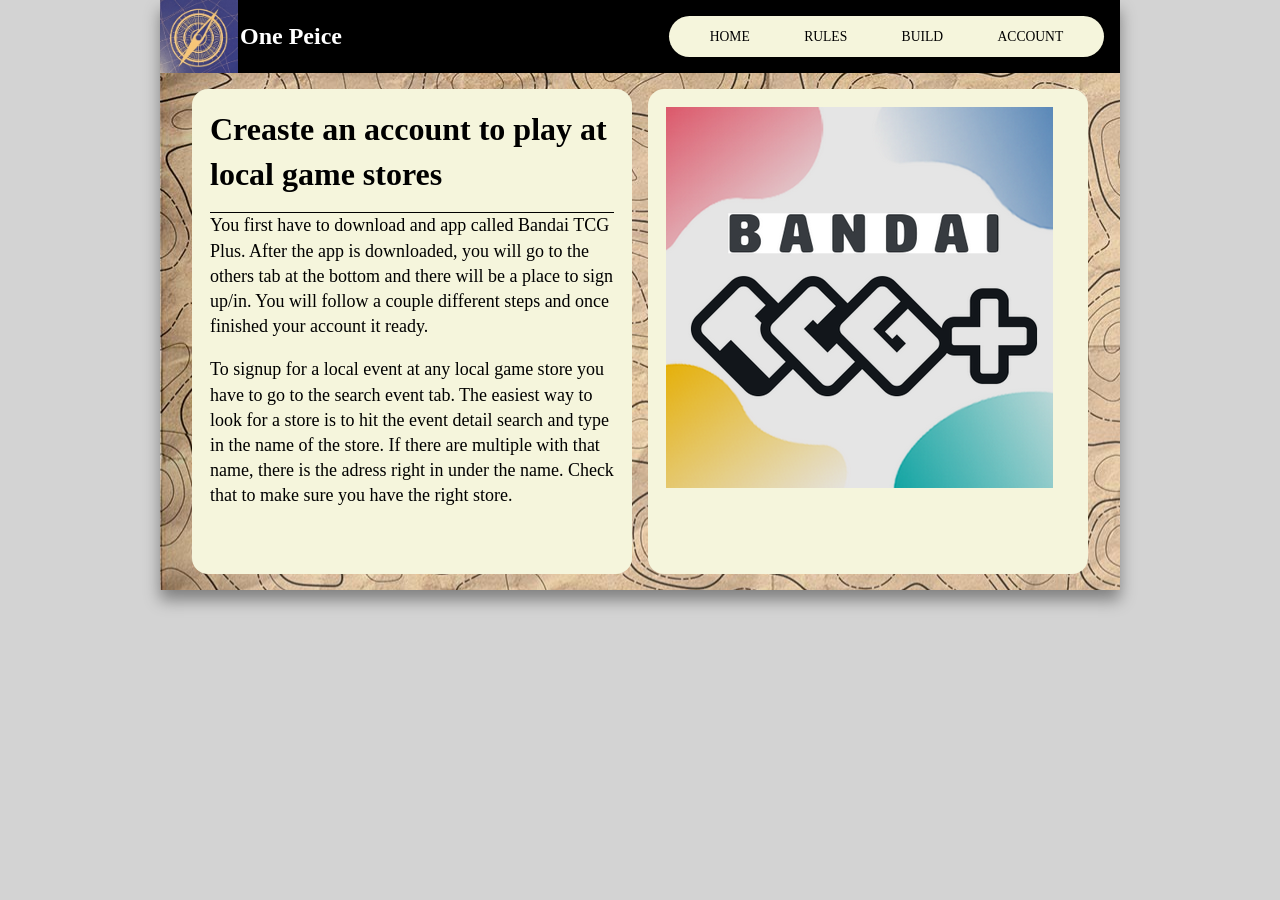
==== account.html @ 6001d7f3 "Added more to the rough out each page" ====
<!DOCTYPE html>
<html lang="en">
<head>
  <meta charset="UTF-8">
  <meta name="viewport" content="width=device-width, initial-scale=1.0">
  <title>Creating an Account</title>
  <link rel="stylesheet" href="reset.css">
  <link rel="stylesheet" href="Style.css">
</head>
<body>
  <div class="wrapper">
    <header>
      <h1>One Peice</h1>
      <nav>
        <ul>
          <li><a href="Index.html">Home</a></li>
          <li><a href="rules.html">Rules</a></li>
          <li><a href="build.html">Build</a></li>
          <li><a href="account.html">Account</a></li>
        </ul>
      </nav>
    </header>
       <main class="home-grid">
      <section class="make-account">
        <h2>Creaste an account to play at local game stores</h2>
        <p>You first have to download and app called Bandai TCG Plus. After the app is downloaded, you will go to the others tab at the bottom and there will be a place to sign up/in. You will follow a couple different steps and once finished your account it ready.</p>
        <p>To signup for a local event at any local game store you have to go to the search event tab. The easiest way to look for a store is to hit the event detail search and type in the name of the store. If there are multiple with that name, there is the adress right in under the name. Check that to make sure you have the right store.</p>
      </section>

      <section class="account-app">
        <img src="images/Account app.png" alt="what the app in the store looks like">
      </section>

  </div>
</body>
</html>
---- Style.css ----
header {
  padding: 1em;
  display: flex;
  justify-content: space-between;
  align-items: center;
}
nav {
  background-color: beige;
  padding: 1em;
  border-radius: 2em;
  font-size: 85%;
}
nav ul {
  list-style-type: none;
  display: flex;
  align-items: center;
}
nav a {
  padding: .5em 2em;
  text-transform: uppercase;
  text-decoration: none;
  color: black;
}
nav a:hover {
  background-color: orange;
  border-radius: 2em;
  color: black;
}

img {
  max-width: 100%;
}

main {
  max-width: 70rem;
  margin: 0 auto;
  font-size: 125%;
  line-height: 1.4;
  padding: 1rem;
}

body {
  background-color: lightgrey;
  font-family: 'Times New Roman', Times, serif;
}

.wrapper {
  width: 960px;
  margin-left: auto;
  margin-right: auto;
  background-image: url(images/Background\ Top.jpg);
  border: 1rem;
  box-shadow: 0px 10px 15px grey;
}

header {
  background-color: black;
  padding: 1rem;
  background-image: url(images/Background\ by\ One\ Peice.jpg);
  background-repeat: no-repeat;
  background-size: contain;
  background-position: center left;
}

header h1{
  color: white;
  font-size: 150%;
  margin-left: 4rem;
}

main {
  padding: 1rem 2rem;
  font-size: 125%;
  line-height: 1.4;
}

main h2 {
  font-size: 2rem;
  border-bottom: 1px solid black;
  padding-bottom: 1rem;
}


.home-grid {
  display: grid;
  grid-template-columns: 3fr 1fr;
  grid-gap: 2em;
}

.product {
  font-size: 90%;
  background-color: beige;
  padding: 1em;
  border-radius: 1rem;
  background-repeat: no-repeat;
  background-size: 70%;
  background-position: 50% 90%;
  padding-bottom: 2rem;
}

.news {
  font-size: 90%;
  background-color: beige;
  padding: 1em;
  border-radius: 1rem;
  background-repeat: no-repeat;
  background-size: 70%;
  background-position: 50% 90%;
  padding-bottom: 2rem;
}

.victory-condition {
  font-size: 90%;
  background-color: beige;
  padding: 1em;
  border-radius: 1rem;
  background-repeat: no-repeat;
  background-size: 70%;
  background-position: 50% 90%;
  padding-bottom: 3rem;
}

.what-is-in-a-deck {
  font-size: 90%;
  background-color: beige;
  padding: 1em;
  border-radius: 1rem;
  background-repeat: no-repeat;
  background-size: 70%;
  background-position: 50% 90%;
  padding-bottom: 3rem;
}

.game-flow {
  font-size: 90%;
  background-color: beige;
  padding: 1em;
  border-radius: 1rem;
  background-repeat: no-repeat;
  background-size: 70%;
  background-position: 50% 90%;
  padding-bottom: 3rem;
}

.home-grid {
    display: grid;
    grid-template-columns: 1fr 1fr;
    grid-gap: 1rem;
}

.game-flow {
  grid-row: span 2;
}

.leader {
  font-size: 90%;
  background-color: beige;
  padding: 1em;
  border-radius: 1rem;
  background-repeat: no-repeat;
  background-size: 70%;
  background-position: 50% 90%;
  padding-bottom: 3rem;
}

.character {
  font-size: 90%;
  background-color: beige;
  padding: 1em;
  border-radius: 1rem;
  background-repeat: no-repeat;
  background-size: 70%;
  background-position: 50% 90%;
  padding-bottom: 3rem;
}

.event {
  font-size: 90%;
  background-color: beige;
  padding: 1em;
  border-radius: 1rem;
  background-repeat: no-repeat;
  background-size: 70%;
  background-position: 50% 90%;
  padding-bottom: 3rem;
}

.stage{
  font-size: 90%;
  background-color: beige;
  padding: 1em;
  border-radius: 1rem;
  background-repeat: no-repeat;
  background-size: 70%;
  background-position: 50% 90%;
  padding-bottom: 3rem;
}

.make-account{
  font-size: 90%;
  background-color: beige;
  padding: 1em;
  border-radius: 1rem;
  background-repeat: no-repeat;
  background-size: 70%;
  background-position: 50% 90%;
  padding-bottom: 3rem;
}

.account-app{
  font-size: 90%;
  background-color: beige;
  padding: 1em;
  border-radius: 1rem;
  background-repeat: no-repeat;
  background-size: 70%;
  background-position: 50% 90%;
  padding-bottom: 3rem;
}
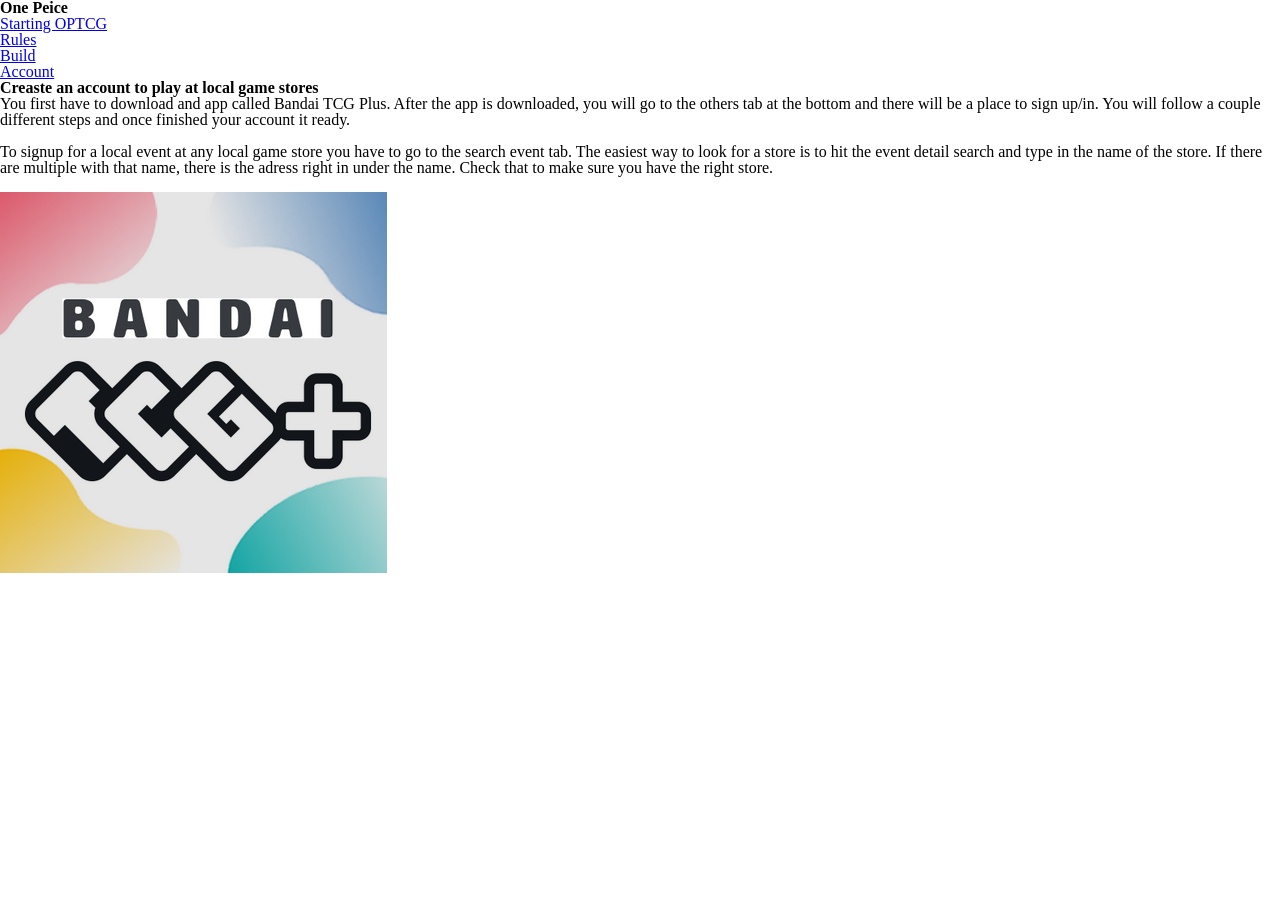
==== commit 676f4925: "Fixed some problems and added a bit more." ====
--- a/account.html
+++ b/account.html
@@ -5,7 +5,7 @@
   <meta name="viewport" content="width=device-width, initial-scale=1.0">
   <title>Creating an Account</title>
   <link rel="stylesheet" href="reset.css">
-  <link rel="stylesheet" href="Style.css">
+  <link rel="stylesheet" href="style.css">
 </head>
 <body>
   <div class="wrapper">
@@ -13,7 +13,7 @@
       <h1>One Peice</h1>
       <nav>
         <ul>
-          <li><a href="Index.html">Home</a></li>
+          <li><a href="index.html">Starting OPTCG</a></li>
           <li><a href="rules.html">Rules</a></li>
           <li><a href="build.html">Build</a></li>
           <li><a href="account.html">Account</a></li>
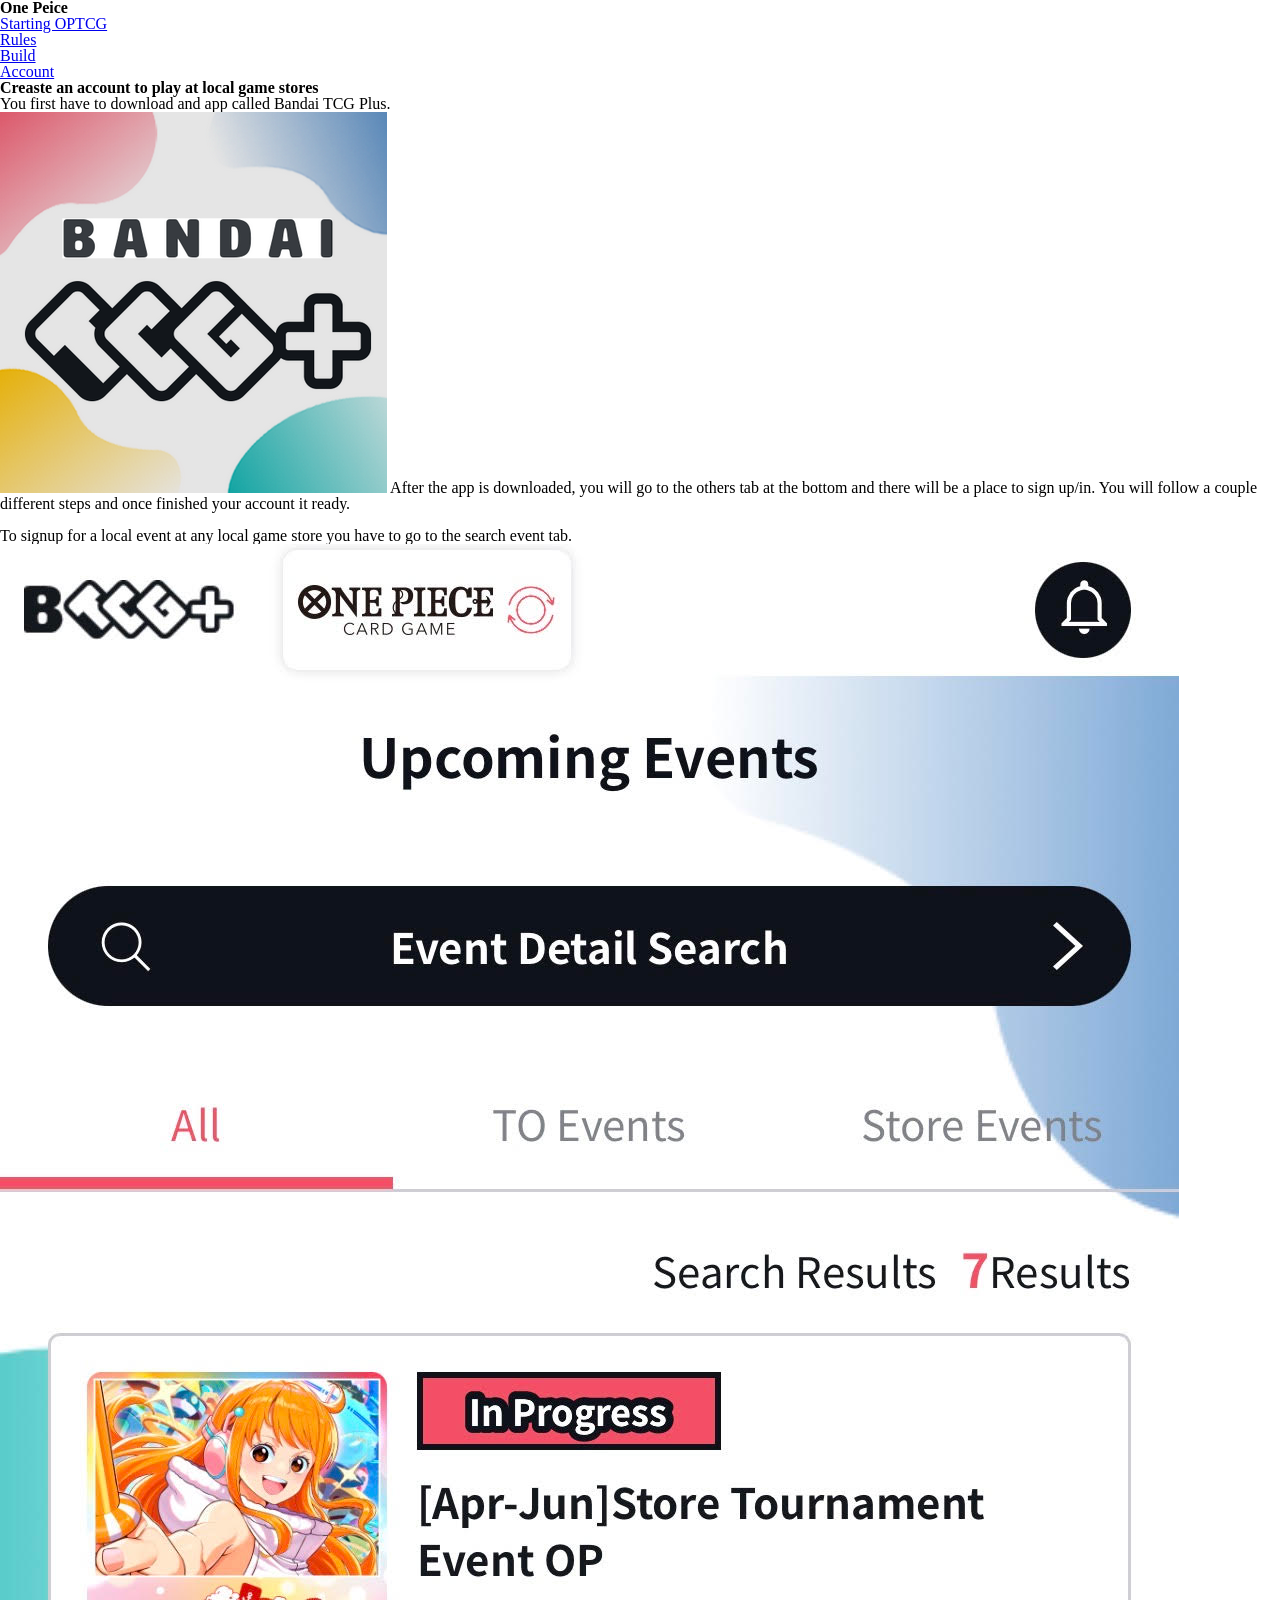
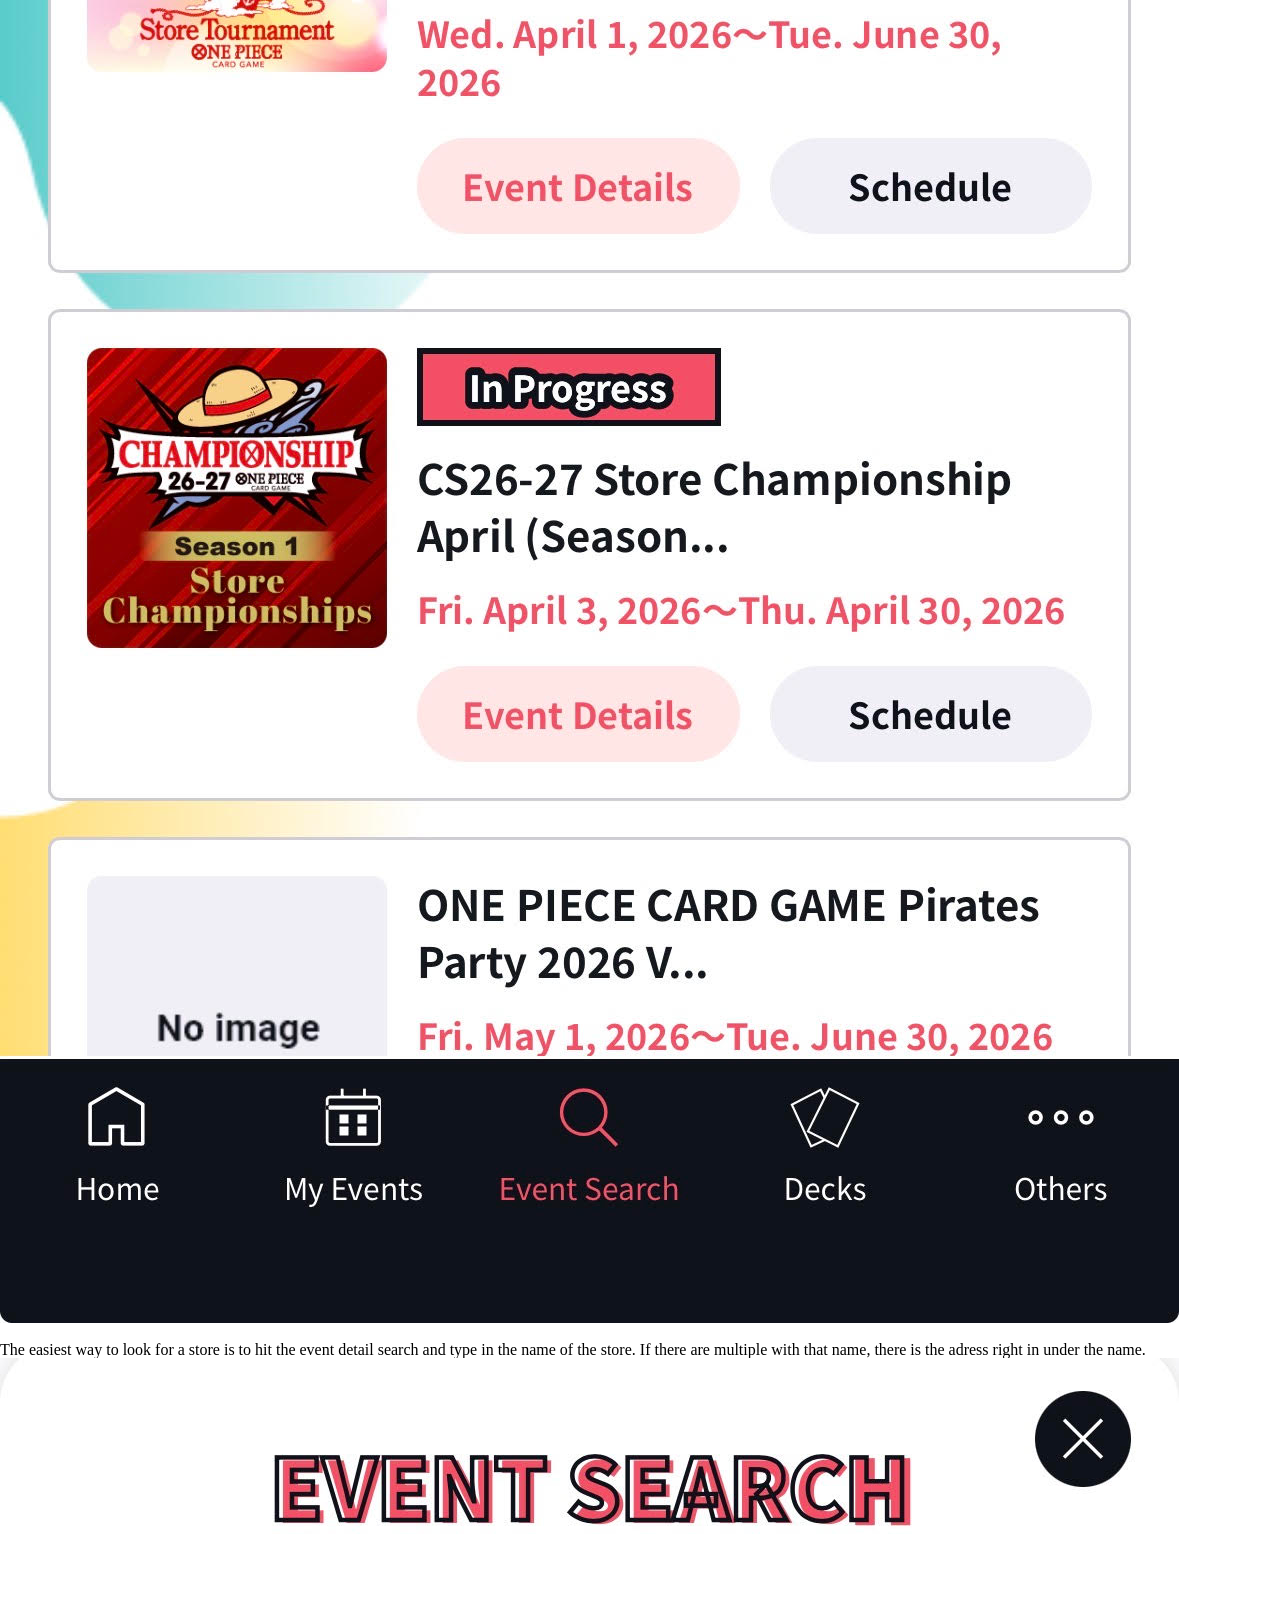
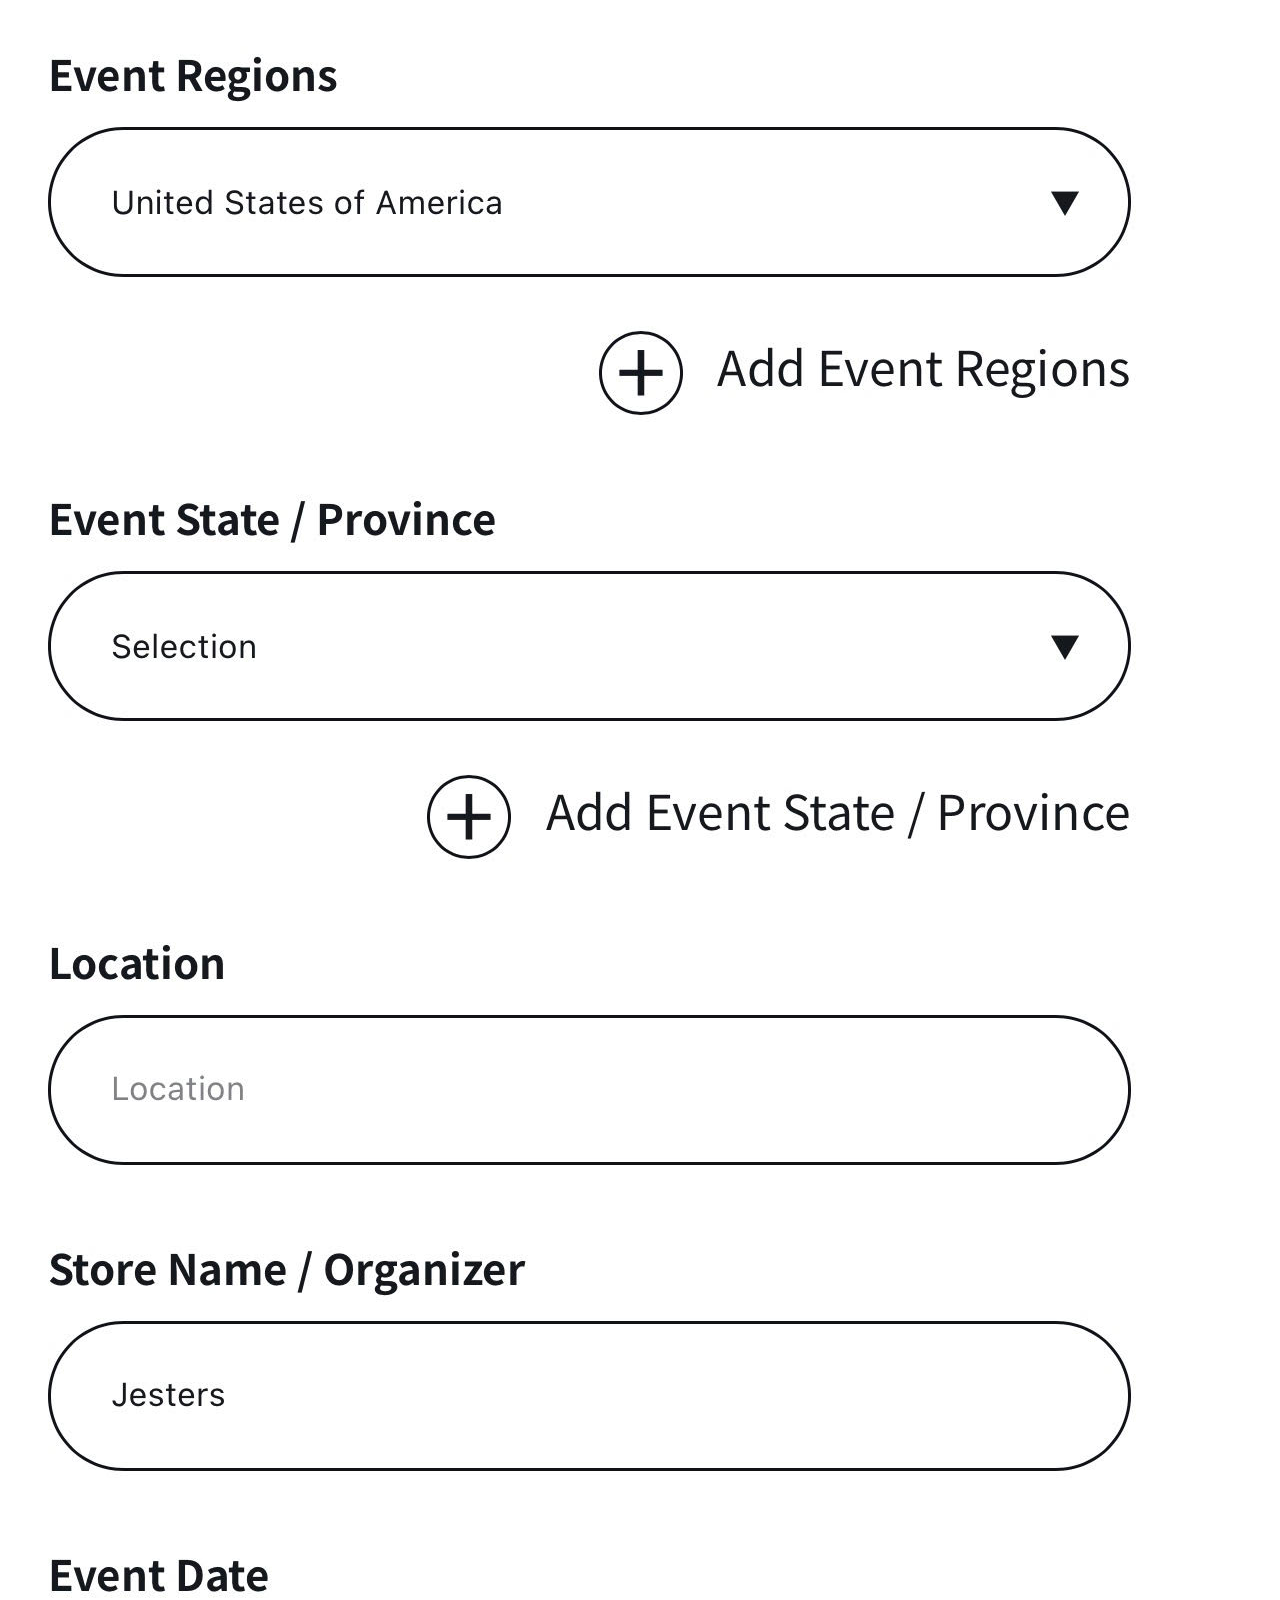
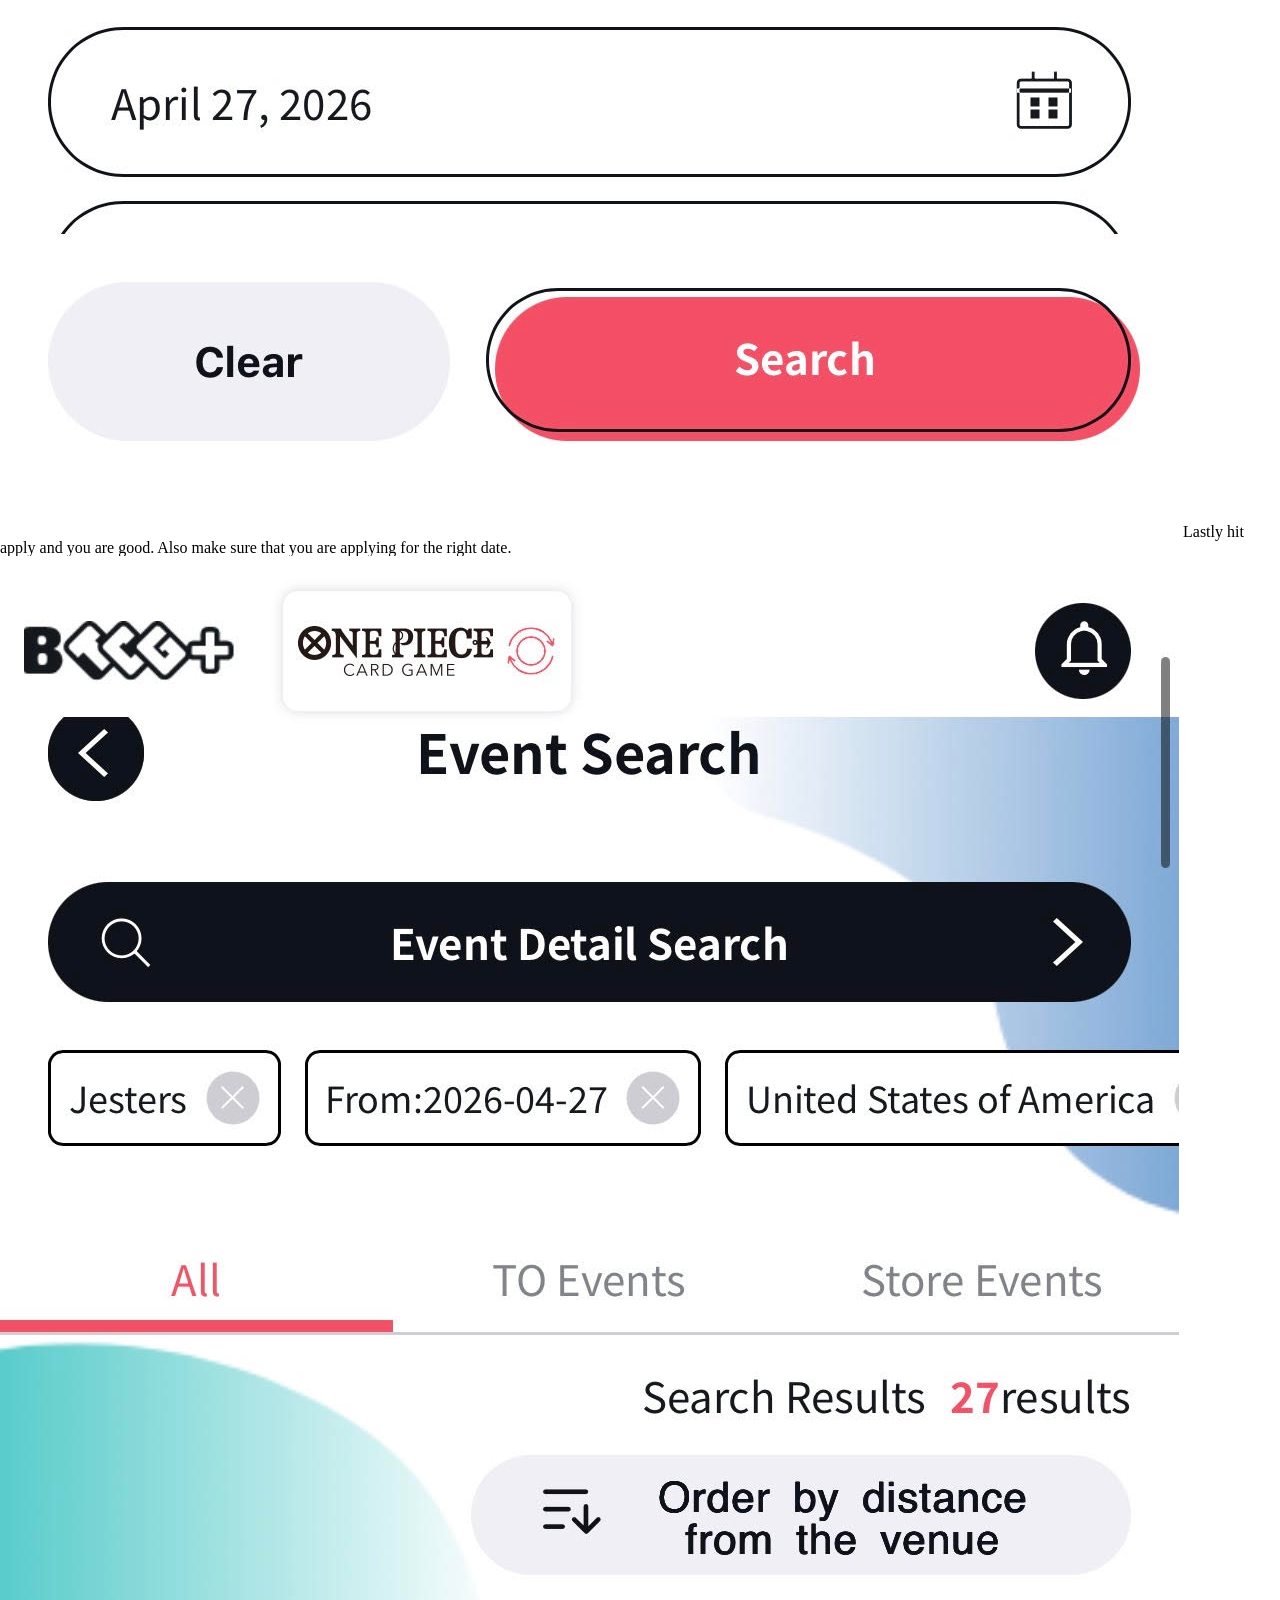
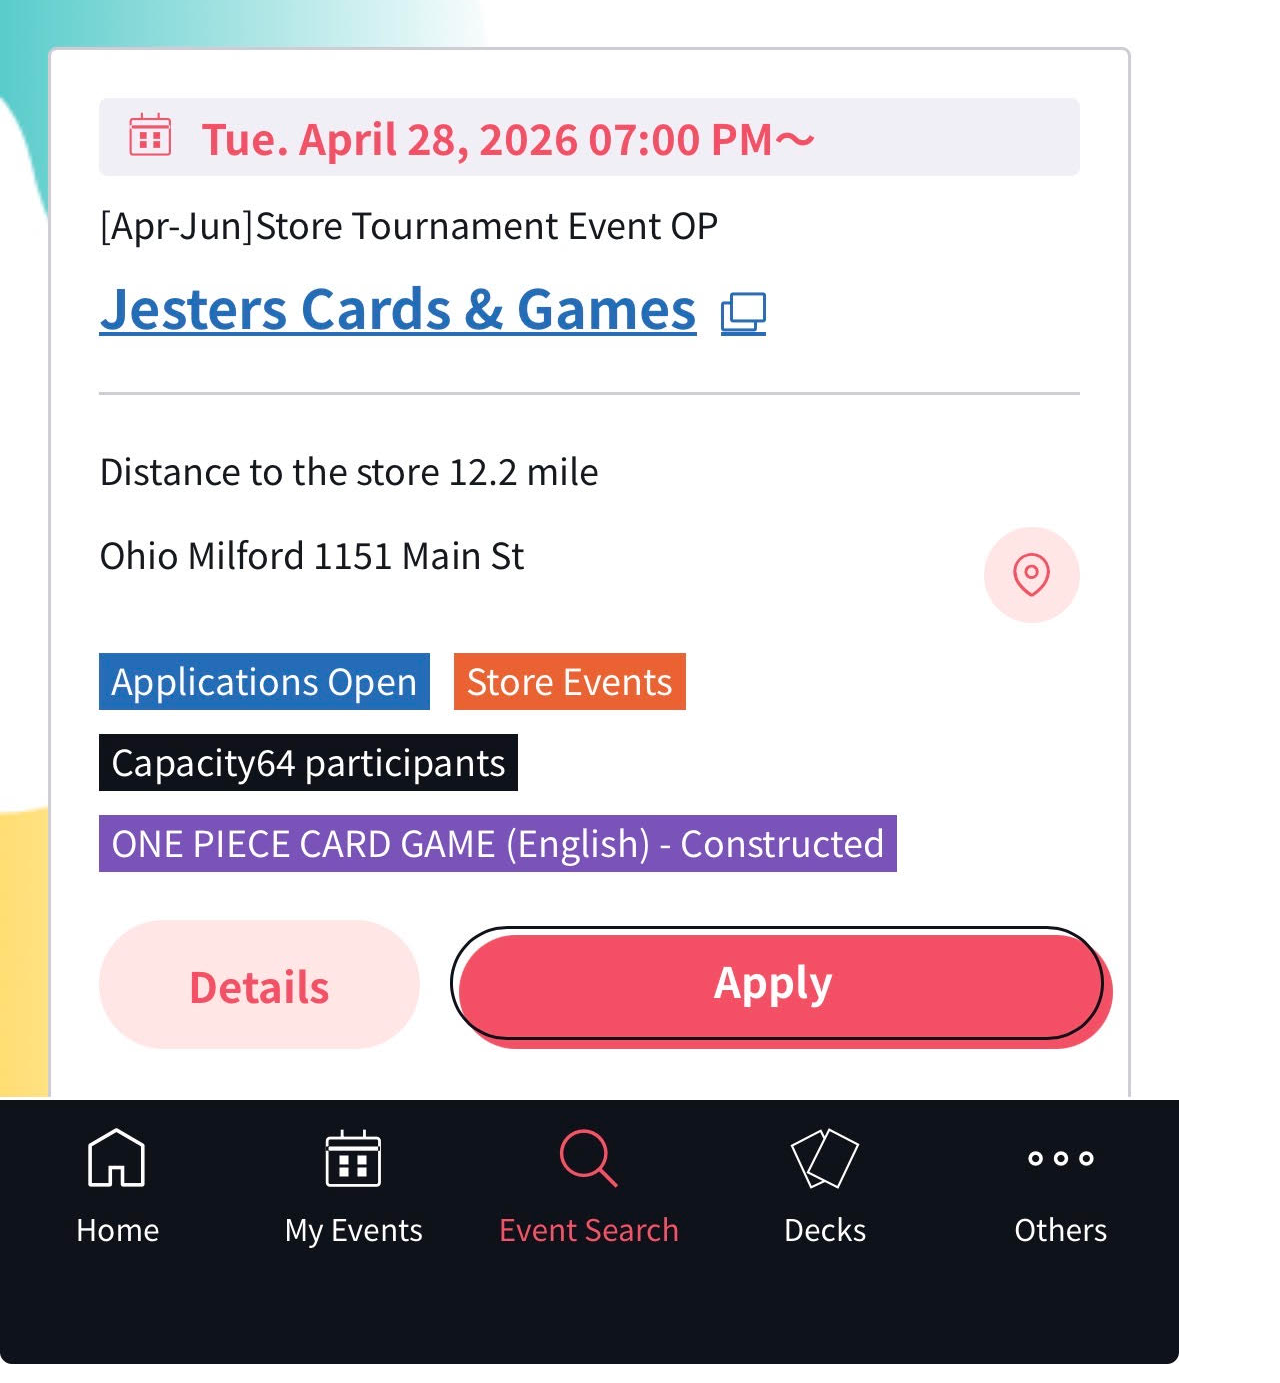
==== commit e201b1cb: "Added more content" ====
--- a/account.html
+++ b/account.html
@@ -23,12 +23,20 @@
        <main class="home-grid">
       <section class="make-account">
         <h2>Creaste an account to play at local game stores</h2>
-        <p>You first have to download and app called Bandai TCG Plus. After the app is downloaded, you will go to the others tab at the bottom and there will be a place to sign up/in. You will follow a couple different steps and once finished your account it ready.</p>
-        <p>To signup for a local event at any local game store you have to go to the search event tab. The easiest way to look for a store is to hit the event detail search and type in the name of the store. If there are multiple with that name, there is the adress right in under the name. Check that to make sure you have the right store.</p>
+        <p>You first have to download and app called Bandai TCG Plus.<br>
+        <img src="images/Account app.png" alt="what the app in the store looks like">
+        After the app is downloaded, you will go to the others tab at the bottom and there will be a place to sign up/in. You will follow a couple different steps and once finished your account it ready.</p>
+        <p>To signup for a local event at any local game store you have to go to the search event tab.<br>
+        <img src="images/1app.jpg" alt="Event search page"></p>
+        
       </section>
 
       <section class="account-app">
-        <img src="images/Account app.png" alt="what the app in the store looks like">
+        
+        <p>The easiest way to look for a store is to hit the event detail search and type in the name of the store. If there are multiple with that name, there is the adress right in under the name.<br> 
+        <img src="images/2app.jpg" alt="Best way to look for local game stores">
+        Lastly hit apply and you are good. Also make sure that you are applying for the right date.
+        <img src="images/3app.jpg" alt="apply"></p>
       </section>
 
   </div>
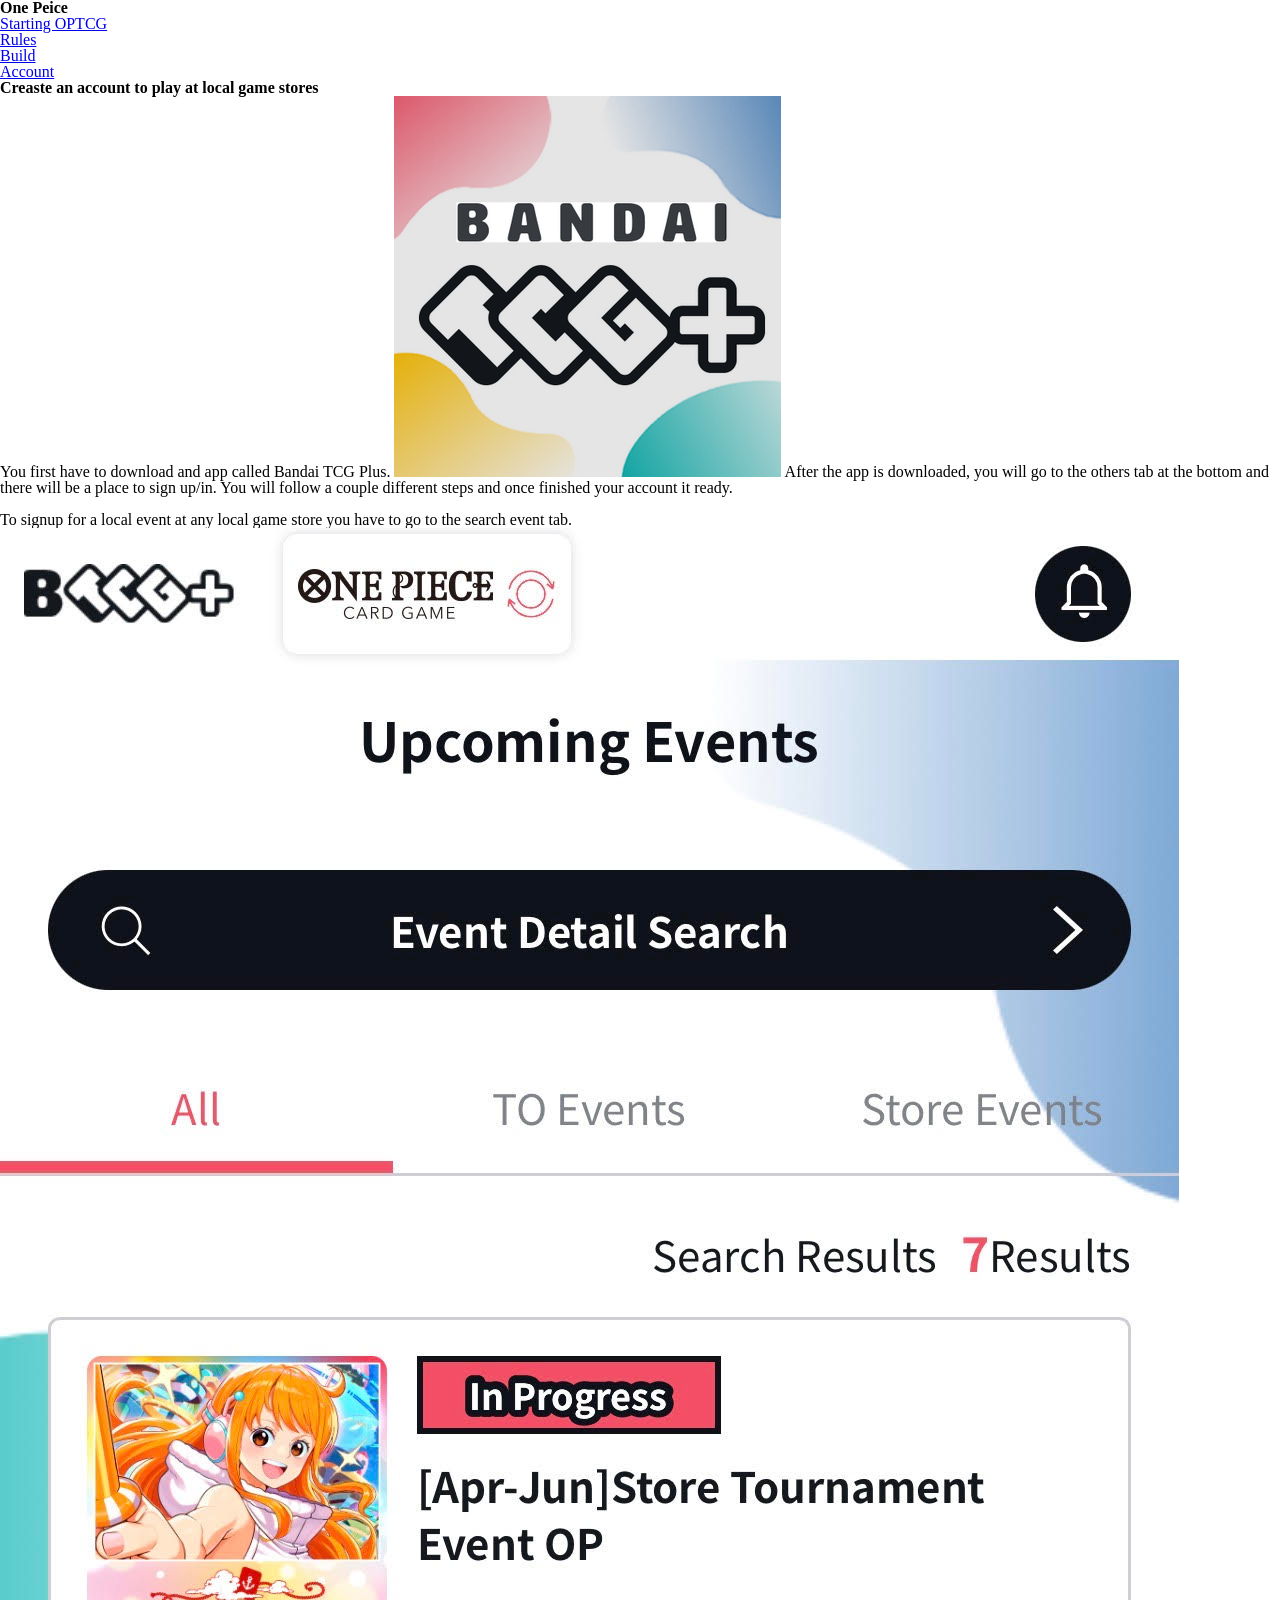
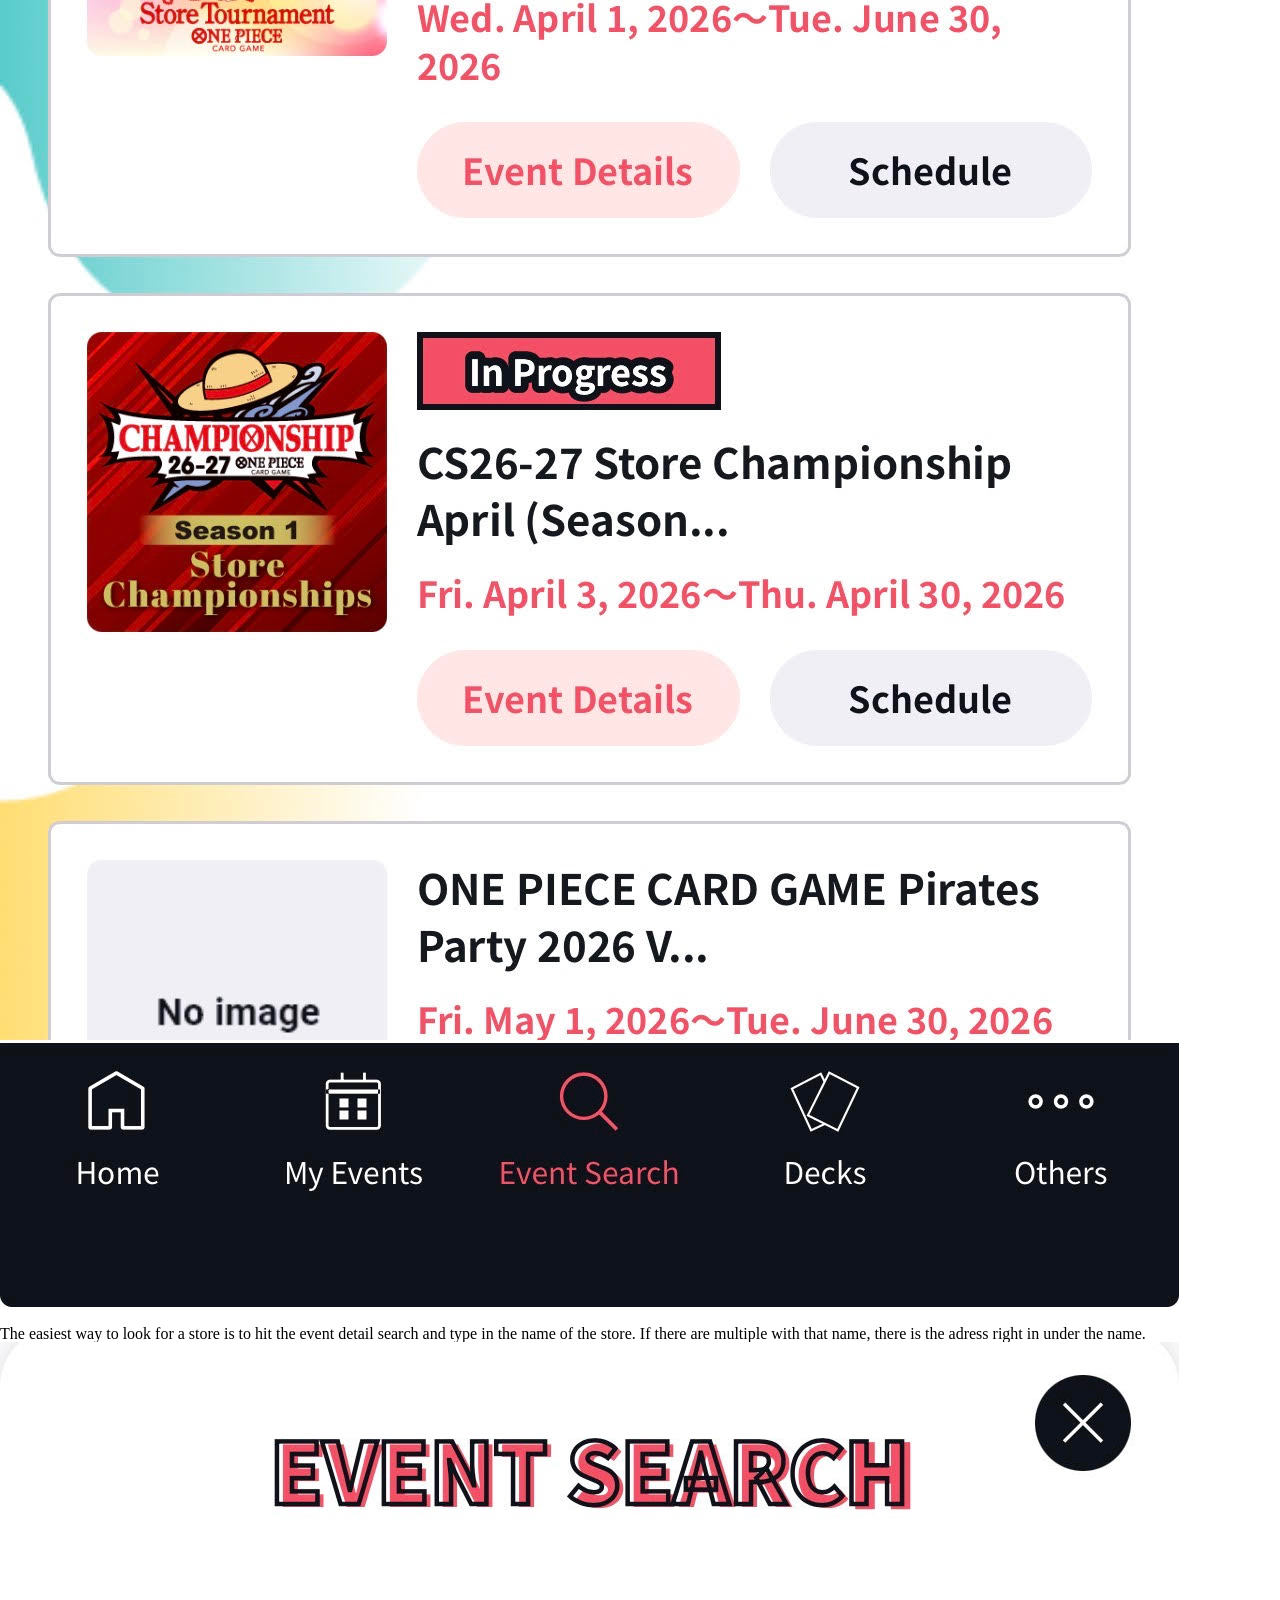
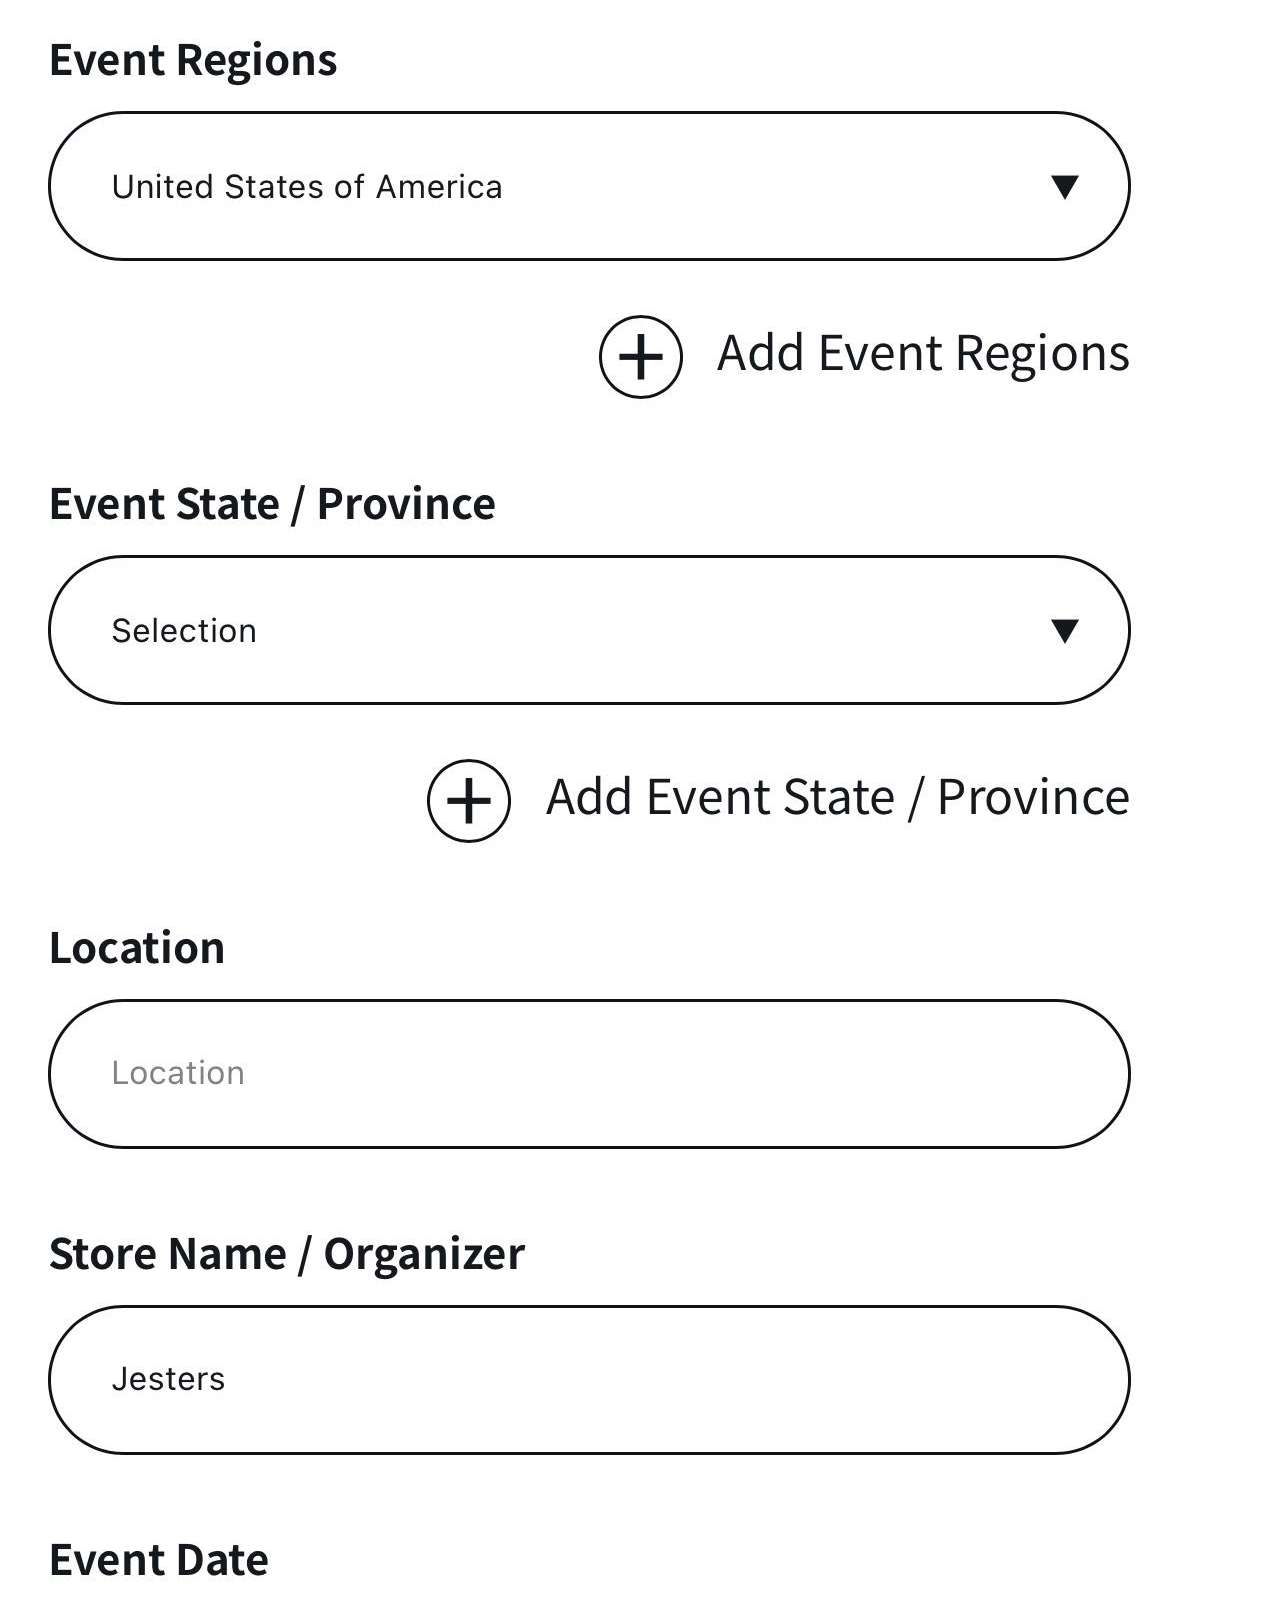
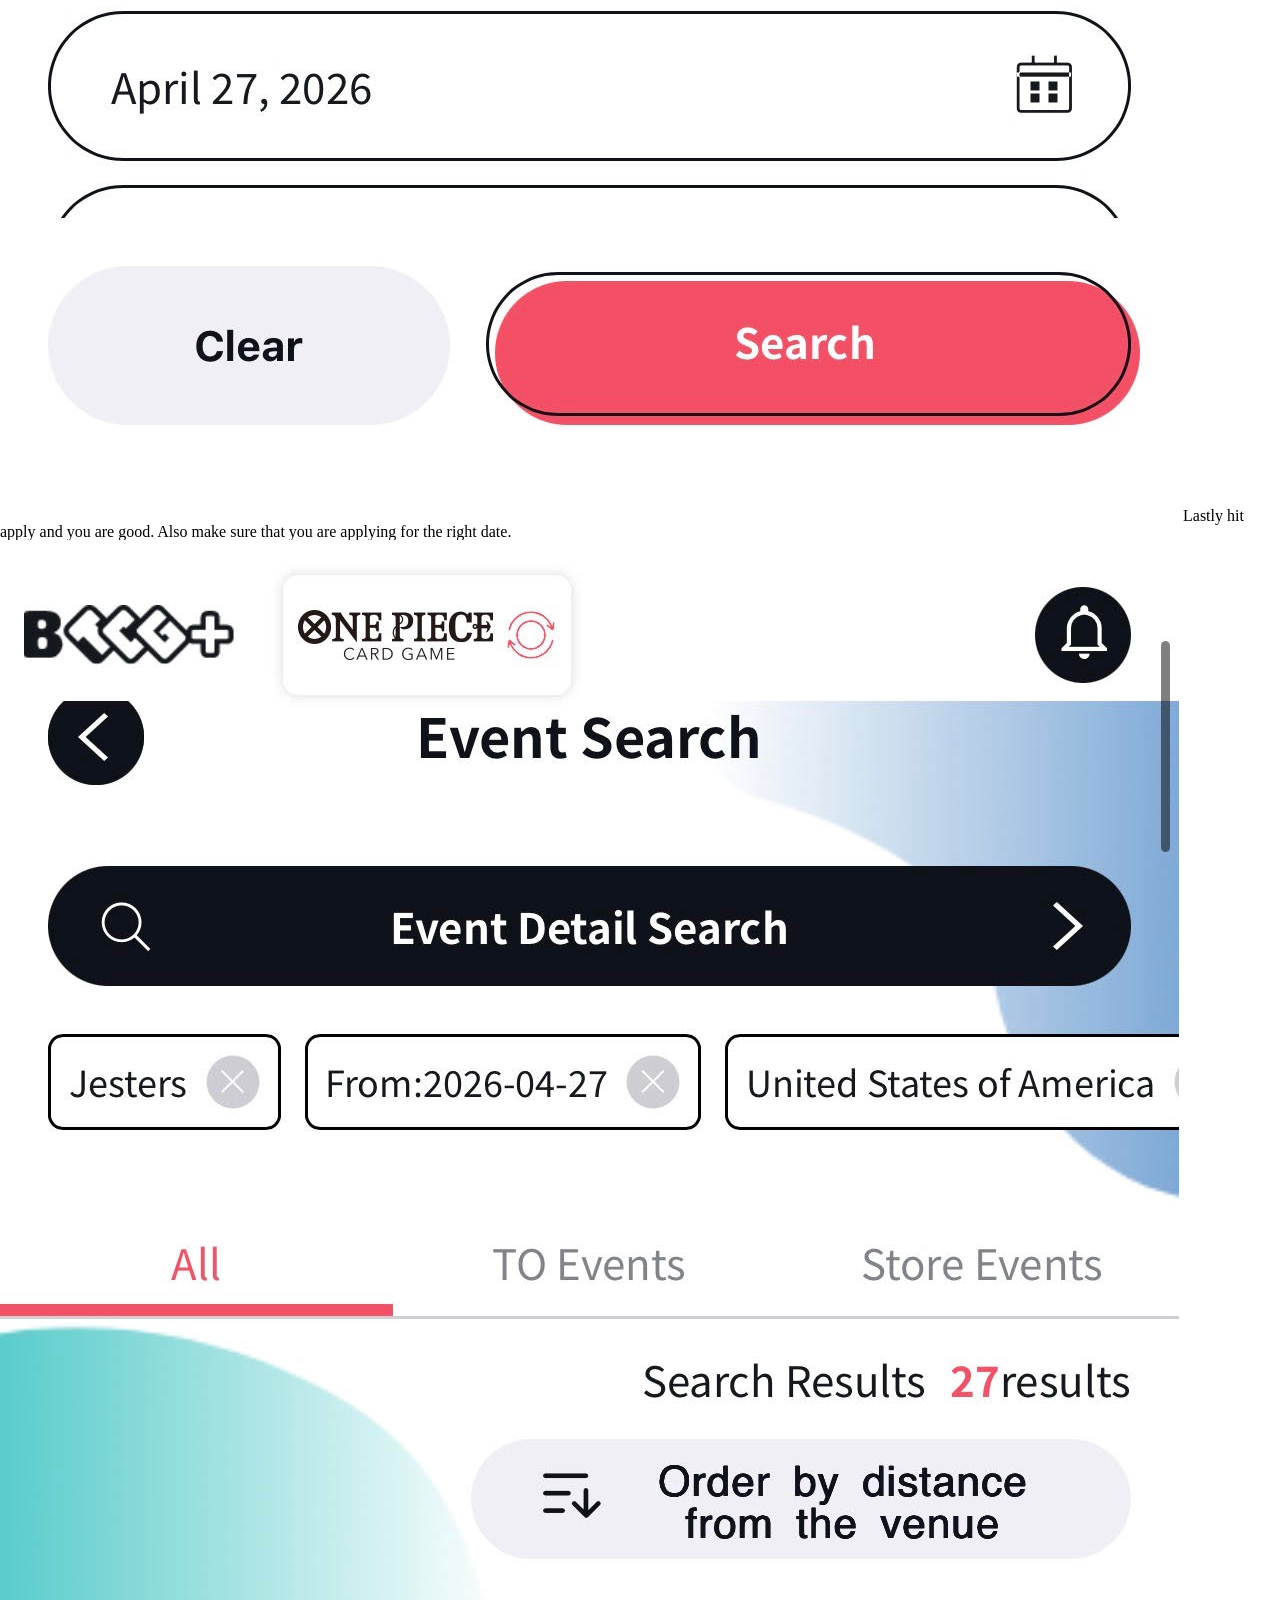
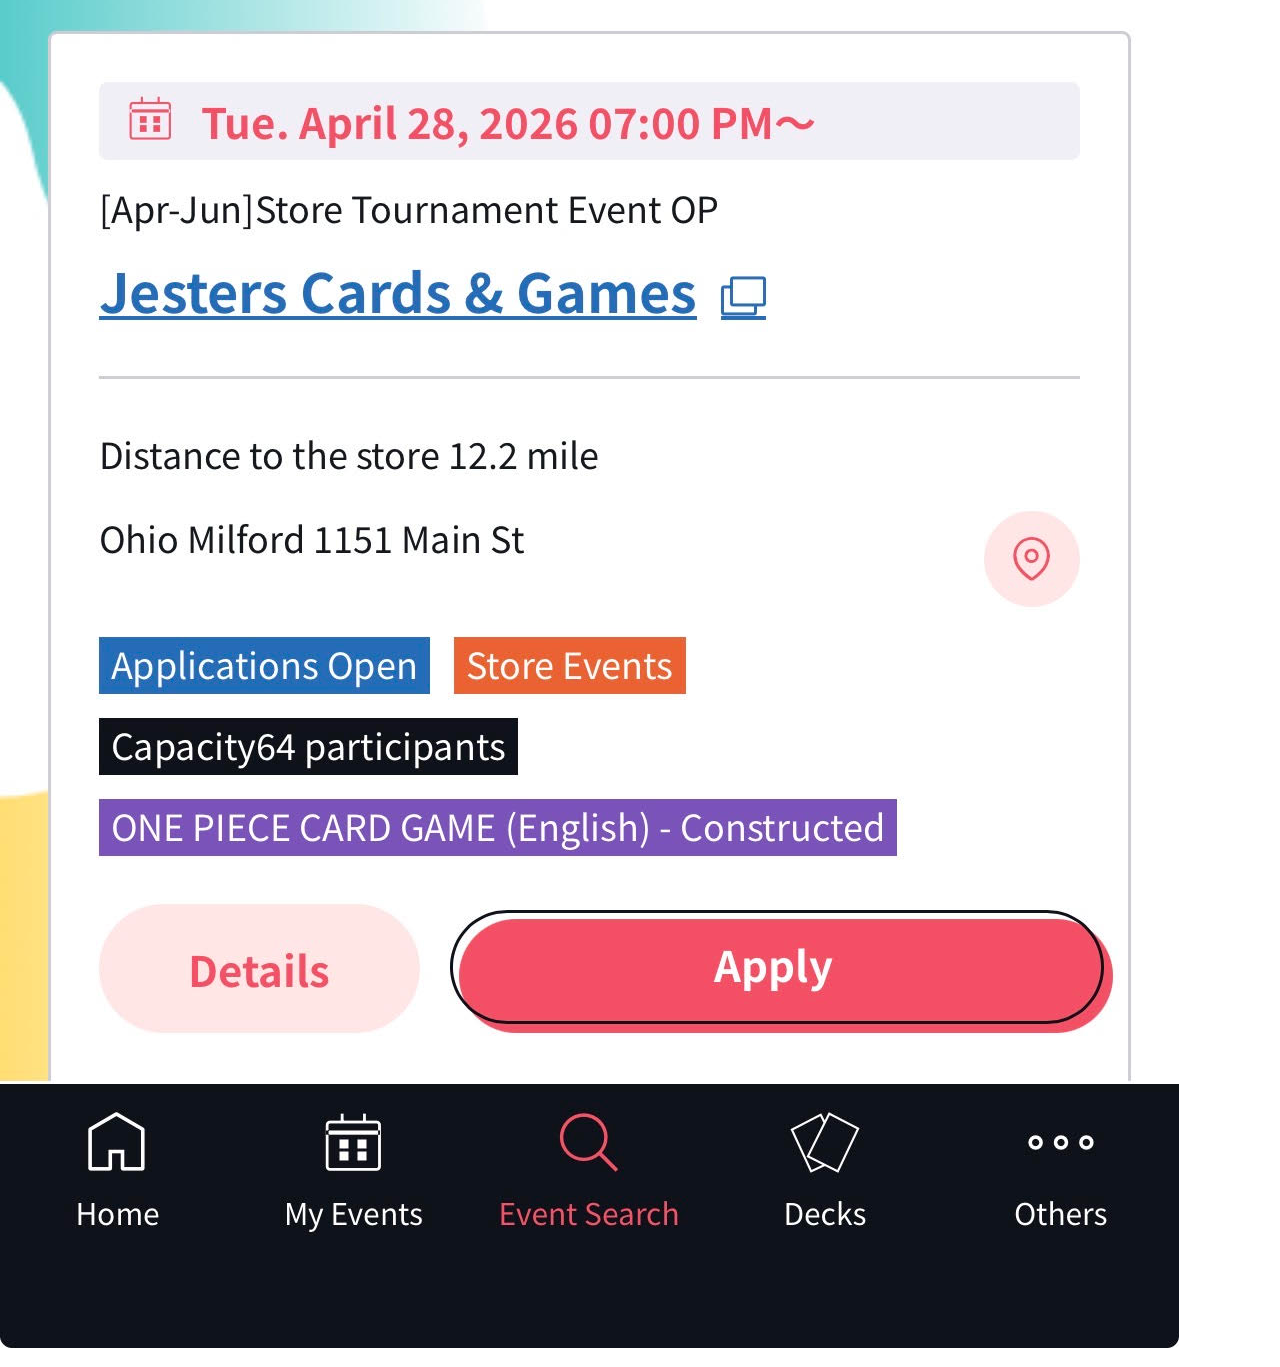
==== commit 9aa1351c: "fixed unnecessary code" ====
--- a/account.html
+++ b/account.html
@@ -23,7 +23,7 @@
        <main class="home-grid">
       <section class="make-account">
         <h2>Creaste an account to play at local game stores</h2>
-        <p>You first have to download and app called Bandai TCG Plus.<br>
+        <p>You first have to download and app called Bandai TCG Plus.
         <img src="images/Account app.png" alt="what the app in the store looks like">
         After the app is downloaded, you will go to the others tab at the bottom and there will be a place to sign up/in. You will follow a couple different steps and once finished your account it ready.</p>
         <p>To signup for a local event at any local game store you have to go to the search event tab.<br>
@@ -33,7 +33,7 @@
 
       <section class="account-app">
         
-        <p>The easiest way to look for a store is to hit the event detail search and type in the name of the store. If there are multiple with that name, there is the adress right in under the name.<br> 
+        <p>The easiest way to look for a store is to hit the event detail search and type in the name of the store. If there are multiple with that name, there is the adress right in under the name. 
         <img src="images/2app.jpg" alt="Best way to look for local game stores">
         Lastly hit apply and you are good. Also make sure that you are applying for the right date.
         <img src="images/3app.jpg" alt="apply"></p>
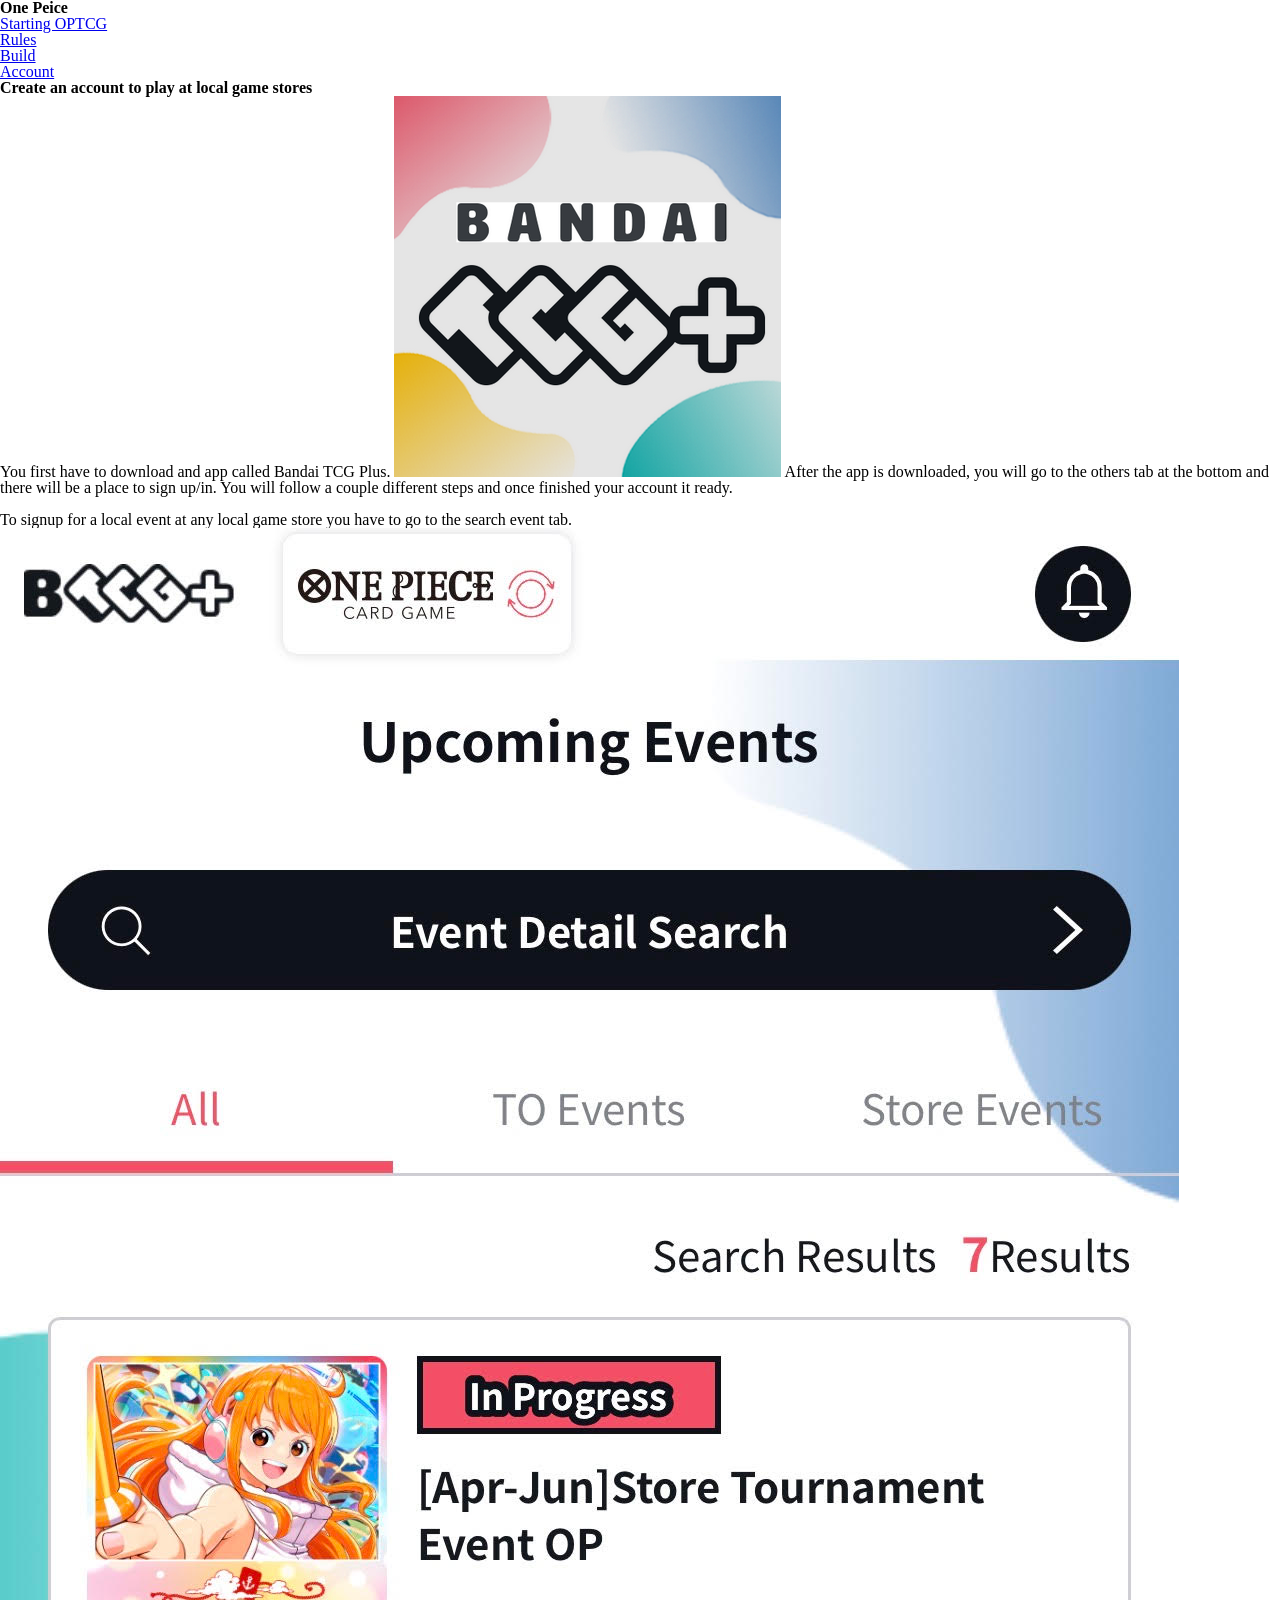
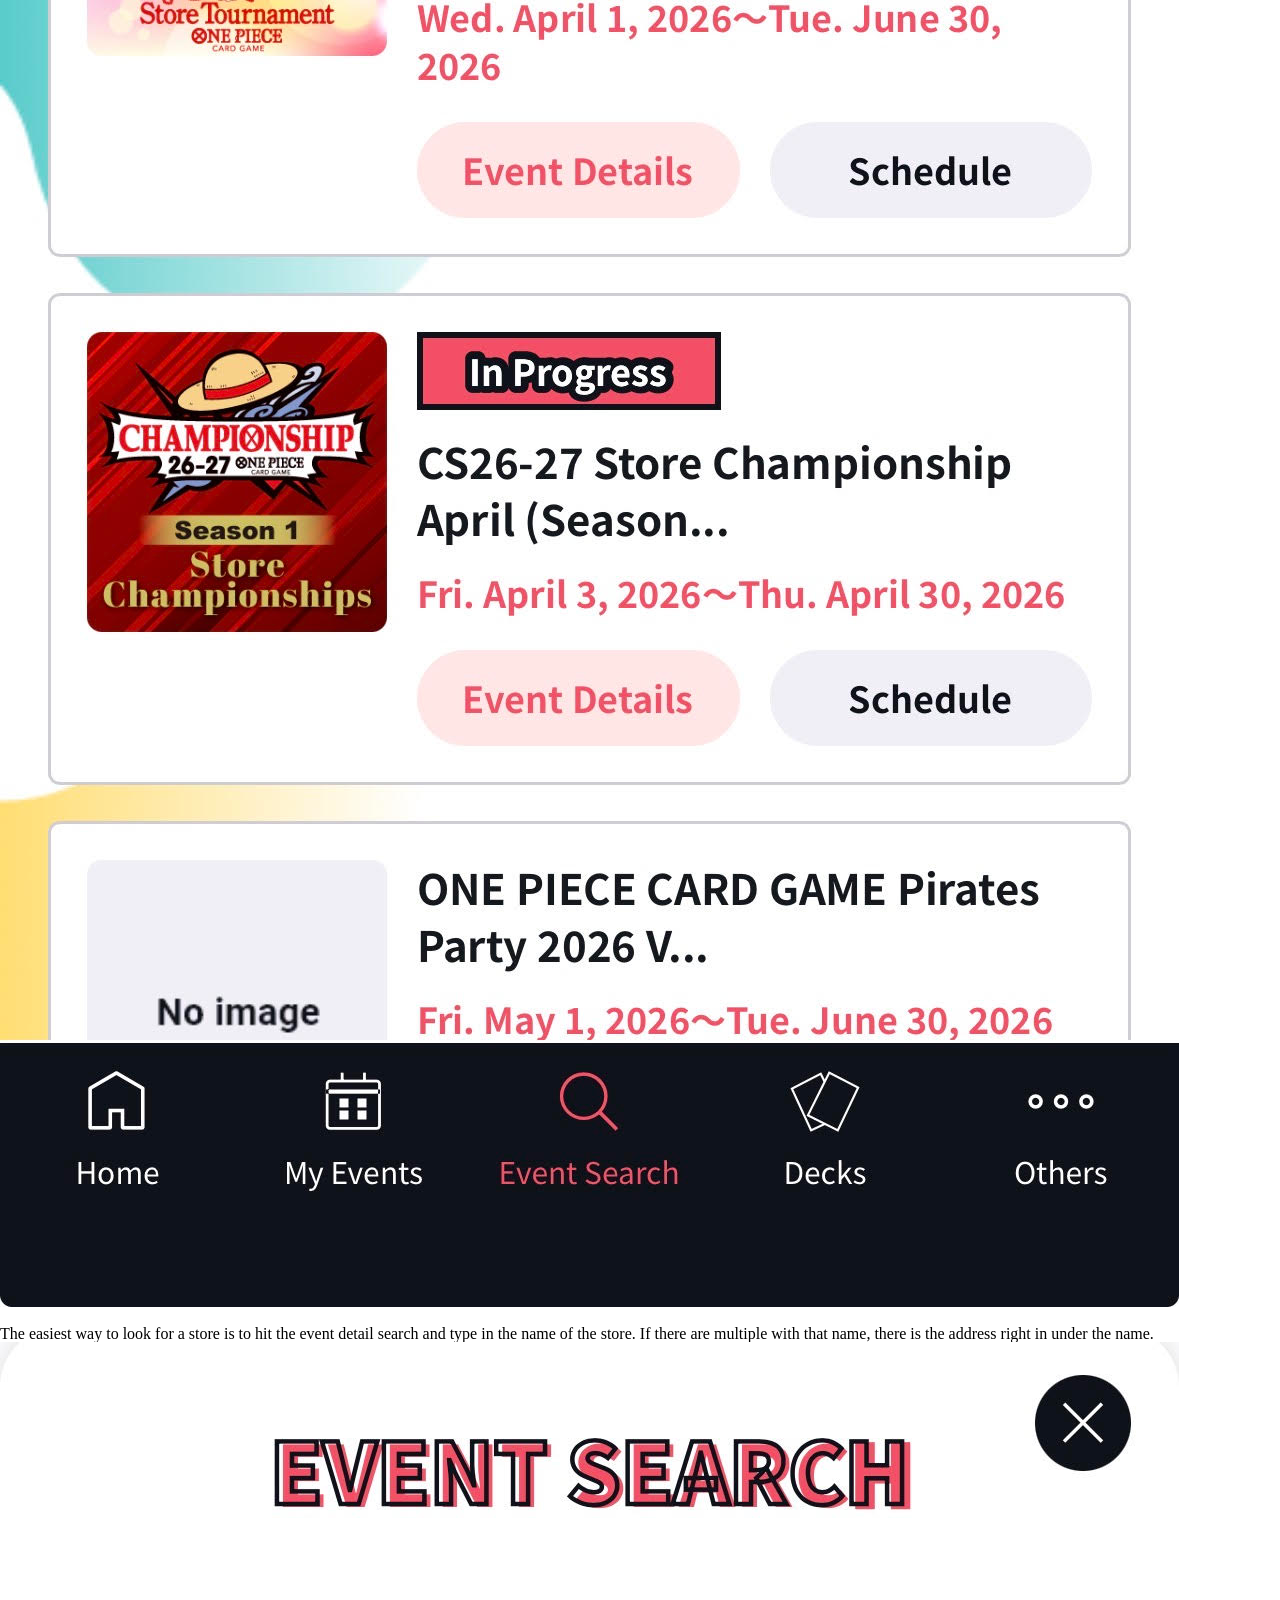
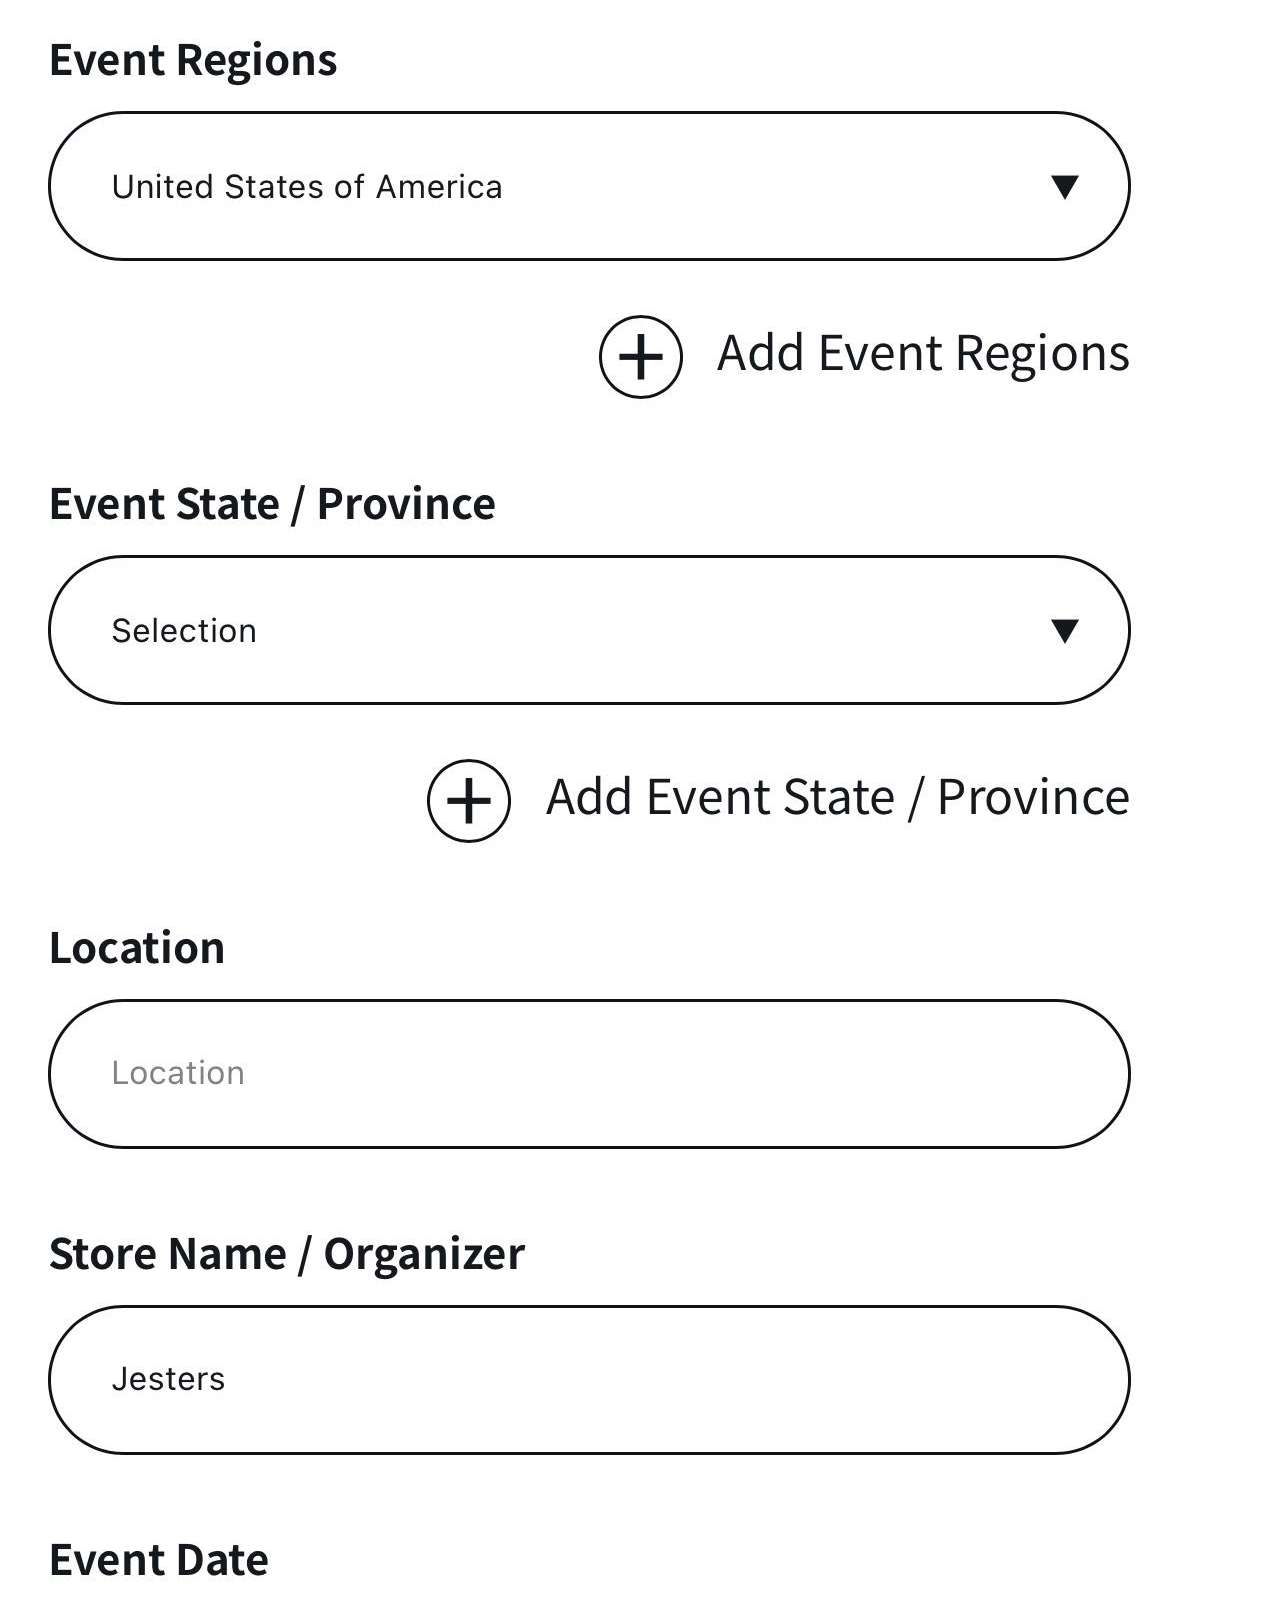
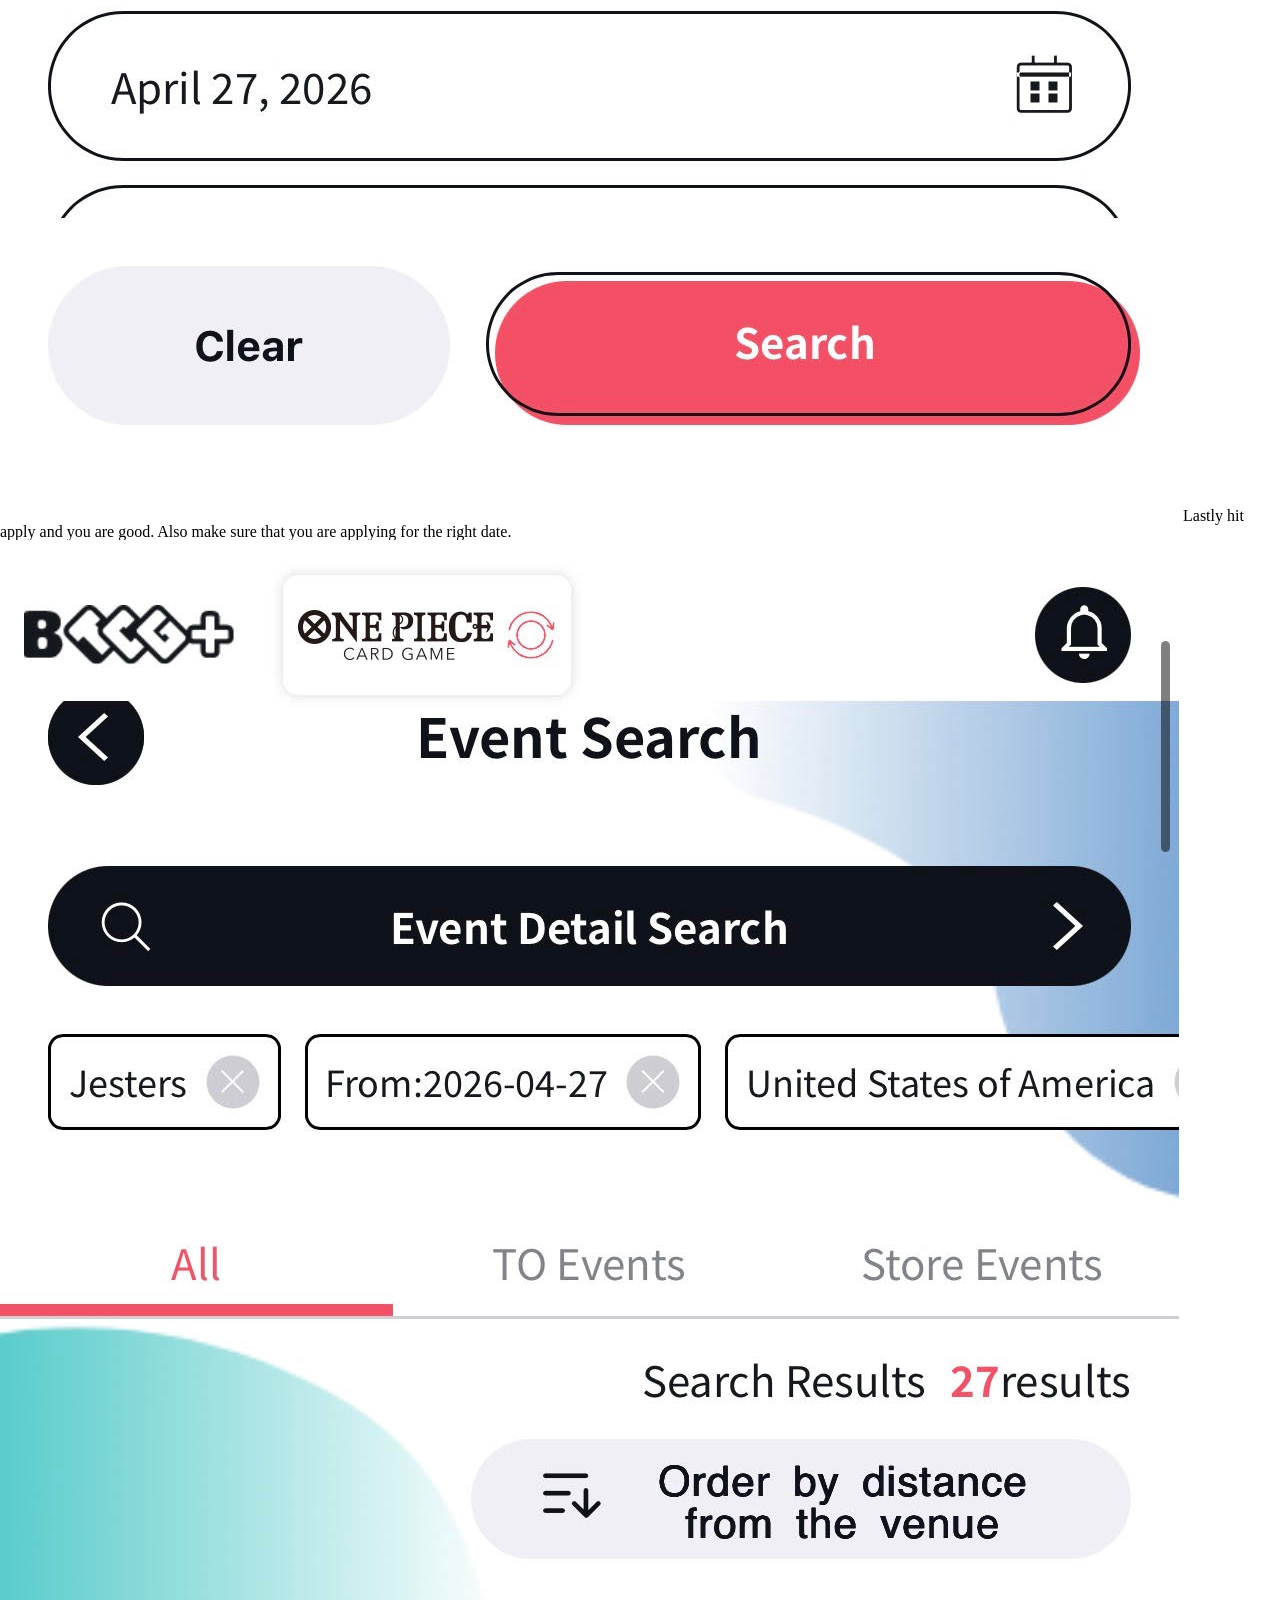
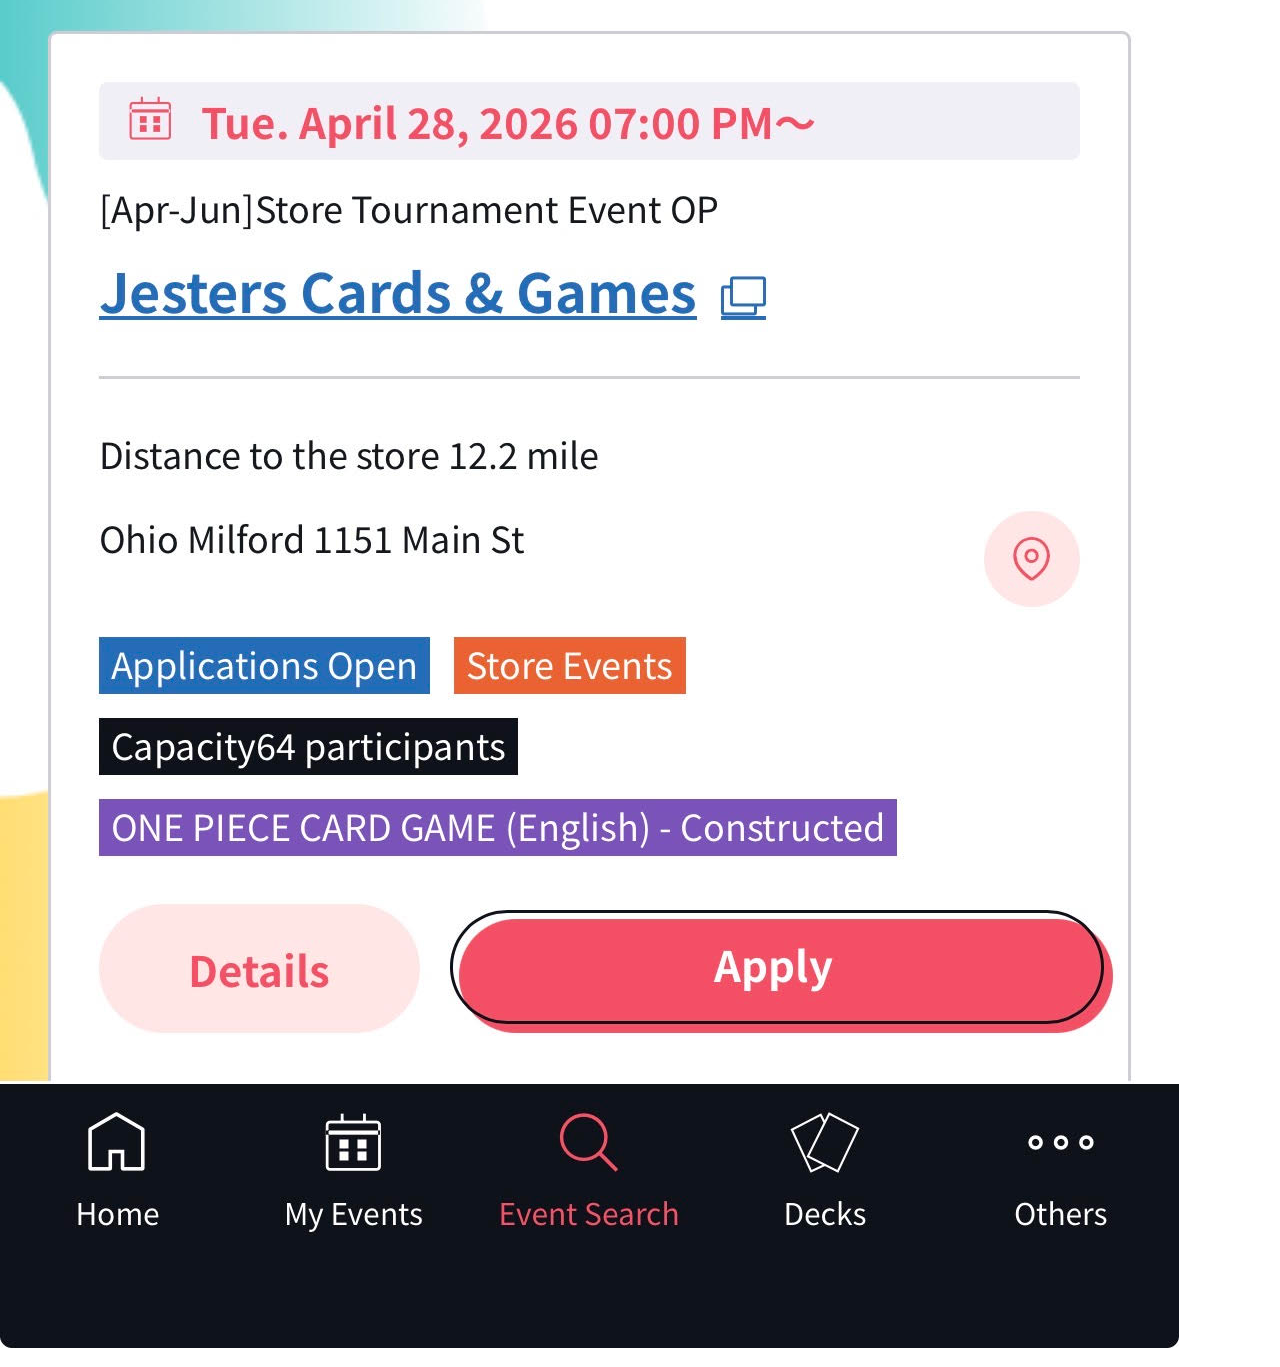
==== commit 3feb57b9: "fixed spelling errors" ====
--- a/account.html
+++ b/account.html
@@ -22,7 +22,7 @@
     </header>
        <main class="home-grid">
       <section class="make-account">
-        <h2>Creaste an account to play at local game stores</h2>
+        <h2>Create an account to play at local game stores</h2>
         <p>You first have to download and app called Bandai TCG Plus.
         <img src="images/Account app.png" alt="what the app in the store looks like">
         After the app is downloaded, you will go to the others tab at the bottom and there will be a place to sign up/in. You will follow a couple different steps and once finished your account it ready.</p>
@@ -33,7 +33,7 @@
 
       <section class="account-app">
         
-        <p>The easiest way to look for a store is to hit the event detail search and type in the name of the store. If there are multiple with that name, there is the adress right in under the name. 
+        <p>The easiest way to look for a store is to hit the event detail search and type in the name of the store. If there are multiple with that name, there is the address right in under the name. 
         <img src="images/2app.jpg" alt="Best way to look for local game stores">
         Lastly hit apply and you are good. Also make sure that you are applying for the right date.
         <img src="images/3app.jpg" alt="apply"></p>
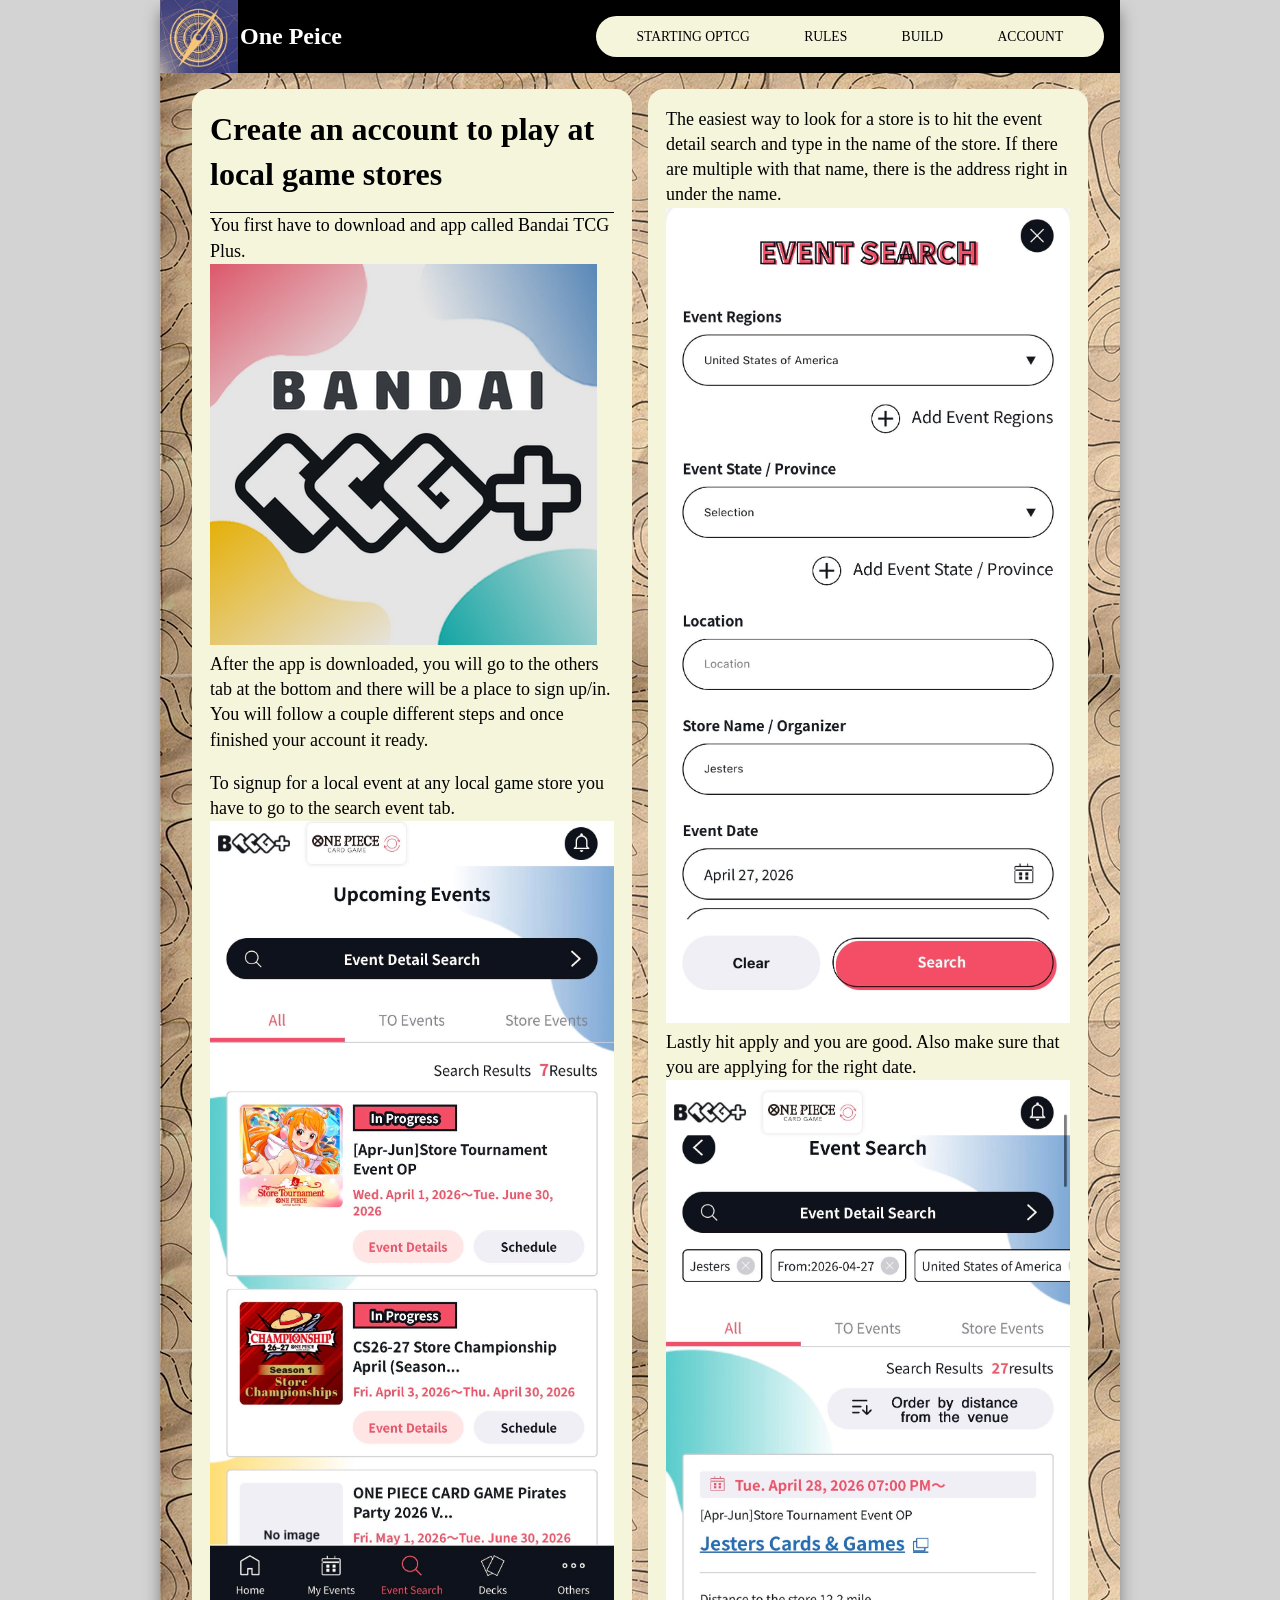
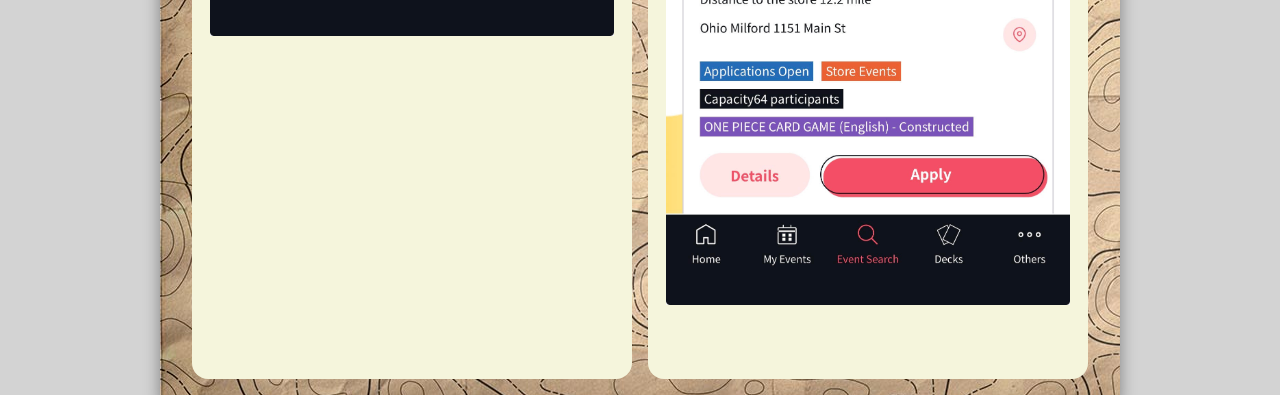
==== commit bbe794c6: "Trying to fix a problem" ====
--- a/account.html
+++ b/account.html
@@ -5,7 +5,7 @@
   <meta name="viewport" content="width=device-width, initial-scale=1.0">
   <title>Creating an Account</title>
   <link rel="stylesheet" href="reset.css">
-  <link rel="stylesheet" href="style.css">
+  <link rel="stylesheet" href="Style.css">
 </head>
 <body>
   <div class="wrapper">
--- a/Style.css
+++ b/Style.css
@@ -0,0 +1,219 @@
+header {
+  padding: 1em;
+  display: flex;
+  justify-content: space-between;
+  align-items: center;
+}
+nav {
+  background-color: beige;
+  padding: 1em;
+  border-radius: 2em;
+  font-size: 85%;
+}
+nav ul {
+  list-style-type: none;
+  display: flex;
+  align-items: center;
+}
+nav a {
+  padding: .5em 2em;
+  text-transform: uppercase;
+  text-decoration: none;
+  color: black;
+}
+nav a:hover {
+  background-color: orange;
+  border-radius: 2em;
+  color: black;
+}
+
+img {
+  max-width: 100%;
+}
+
+main {
+  max-width: 70rem;
+  margin: 0 auto;
+  font-size: 125%;
+  line-height: 1.4;
+  padding: 1rem;
+}
+
+body {
+  background-color: lightgrey;
+  font-family: 'Times New Roman', Times, serif;
+}
+
+.wrapper {
+  width: 960px;
+  margin-left: auto;
+  margin-right: auto;
+  background-image: url(images/Background\ Top.jpg);
+  border: 1rem;
+  box-shadow: 0px 10px 15px grey;
+}
+
+header {
+  background-color: black;
+  padding: 1rem;
+  background-image: url(images/Background\ by\ One\ Peice.jpg);
+  background-repeat: no-repeat;
+  background-size: contain;
+  background-position: center left;
+}
+
+header h1{
+  color: white;
+  font-size: 150%;
+  margin-left: 4rem;
+}
+
+main {
+  padding: 1rem 2rem;
+  font-size: 125%;
+  line-height: 1.4;
+}
+
+main h2 {
+  font-size: 2rem;
+  border-bottom: 1px solid black;
+  padding-bottom: 1rem;
+}
+
+
+.home-grid {
+  display: grid;
+  grid-template-columns: 3fr 1fr;
+  grid-gap: 2em;
+}
+
+.product {
+  font-size: 90%;
+  background-color: beige;
+  padding: 1em;
+  border-radius: 1rem;
+  background-repeat: no-repeat;
+  background-size: 70%;
+  background-position: 50% 90%;
+  padding-bottom: 2rem;
+}
+
+.news {
+  font-size: 90%;
+  background-color: beige;
+  padding: 1em;
+  border-radius: 1rem;
+  background-repeat: no-repeat;
+  background-size: 70%;
+  background-position: 50% 90%;
+  padding-bottom: 2rem;
+}
+
+.victory-condition {
+  font-size: 90%;
+  background-color: beige;
+  padding: 1em;
+  border-radius: 1rem;
+  background-repeat: no-repeat;
+  background-size: 70%;
+  background-position: 50% 90%;
+  padding-bottom: 3rem;
+}
+
+.what-is-in-a-deck {
+  font-size: 90%;
+  background-color: beige;
+  padding: 1em;
+  border-radius: 1rem;
+  background-repeat: no-repeat;
+  background-size: 70%;
+  background-position: 50% 90%;
+  padding-bottom: 3rem;
+}
+
+.game-flow {
+  font-size: 90%;
+  background-color: beige;
+  padding: 1em;
+  border-radius: 1rem;
+  background-repeat: no-repeat;
+  background-size: 70%;
+  background-position: 50% 90%;
+  padding-bottom: 3rem;
+}
+
+.home-grid {
+    display: grid;
+    grid-template-columns: 1fr 1fr;
+    grid-gap: 1rem;
+}
+
+.game-flow {
+  grid-row: span 2;
+}
+
+.leader {
+  font-size: 90%;
+  background-color: beige;
+  padding: 1em;
+  border-radius: 1rem;
+  background-repeat: no-repeat;
+  background-size: 70%;
+  background-position: 50% 90%;
+  padding-bottom: 3rem;
+}
+
+.character {
+  font-size: 90%;
+  background-color: beige;
+  padding: 1em;
+  border-radius: 1rem;
+  background-repeat: no-repeat;
+  background-size: 70%;
+  background-position: 50% 90%;
+  padding-bottom: 3rem;
+}
+
+.event {
+  font-size: 90%;
+  background-color: beige;
+  padding: 1em;
+  border-radius: 1rem;
+  background-repeat: no-repeat;
+  background-size: 70%;
+  background-position: 50% 90%;
+  padding-bottom: 3rem;
+}
+
+.stage{
+  font-size: 90%;
+  background-color: beige;
+  padding: 1em;
+  border-radius: 1rem;
+  background-repeat: no-repeat;
+  background-size: 70%;
+  background-position: 50% 90%;
+  padding-bottom: 3rem;
+}
+
+.make-account{
+  font-size: 90%;
+  background-color: beige;
+  padding: 1em;
+  border-radius: 1rem;
+  background-repeat: no-repeat;
+  background-size: 70%;
+  background-position: 50% 90%;
+  padding-bottom: 3rem;
+}
+
+.account-app{
+  font-size: 90%;
+  background-color: beige;
+  padding: 1em;
+  border-radius: 1rem;
+  background-repeat: no-repeat;
+  background-size: 70%;
+  background-position: 50% 90%;
+  padding-bottom: 3rem;
+}
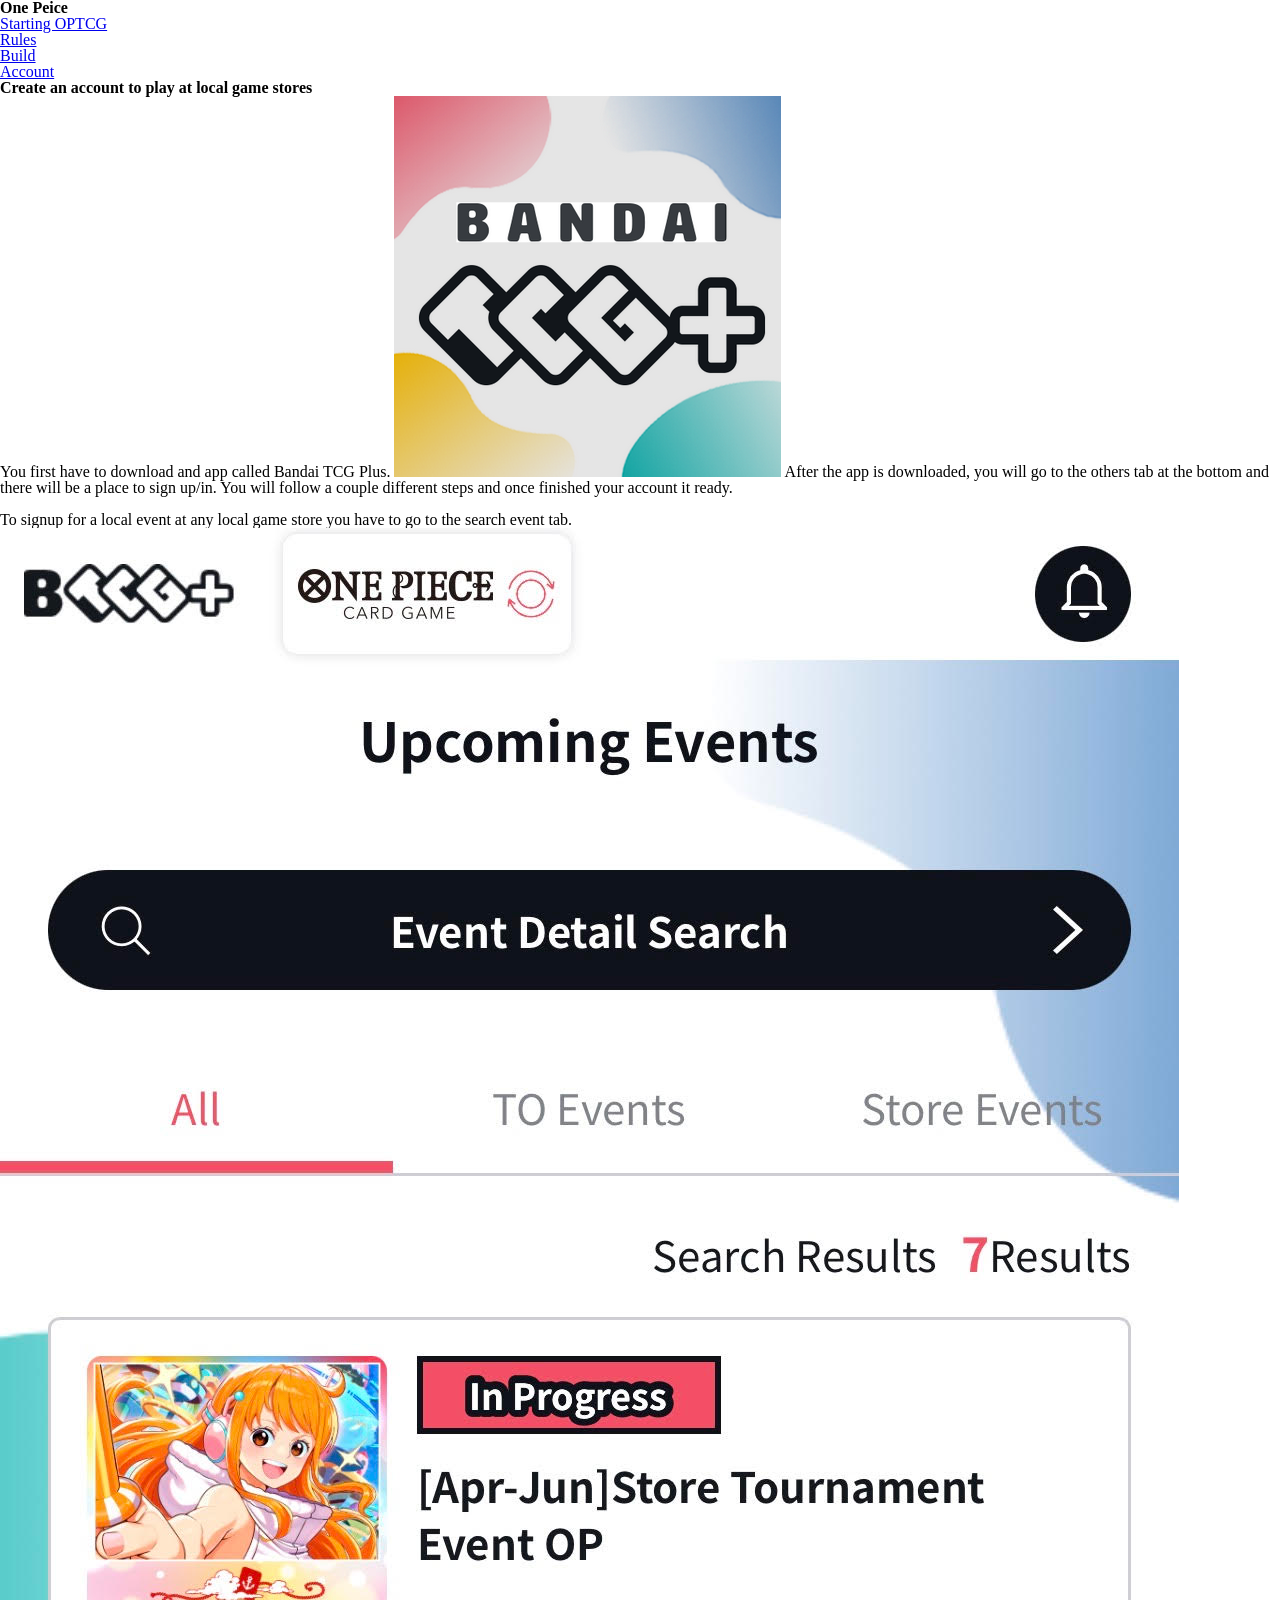
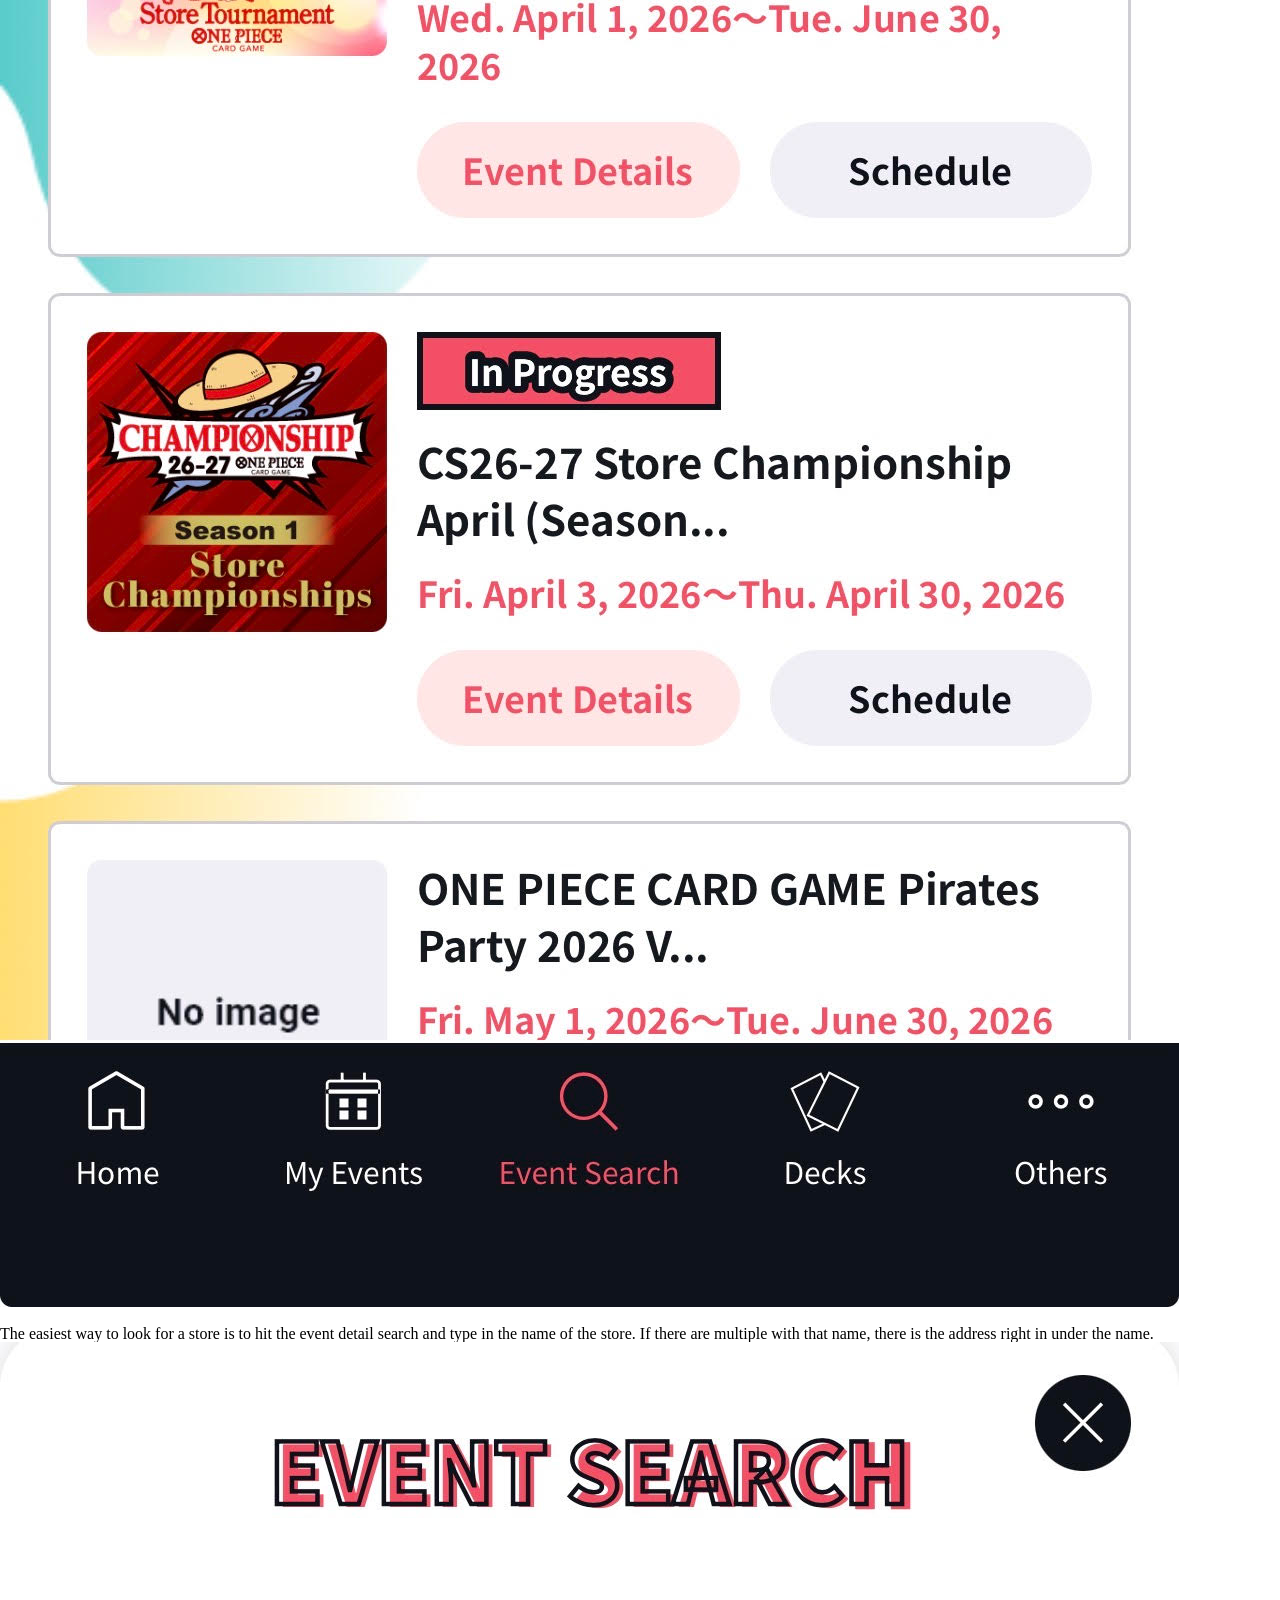
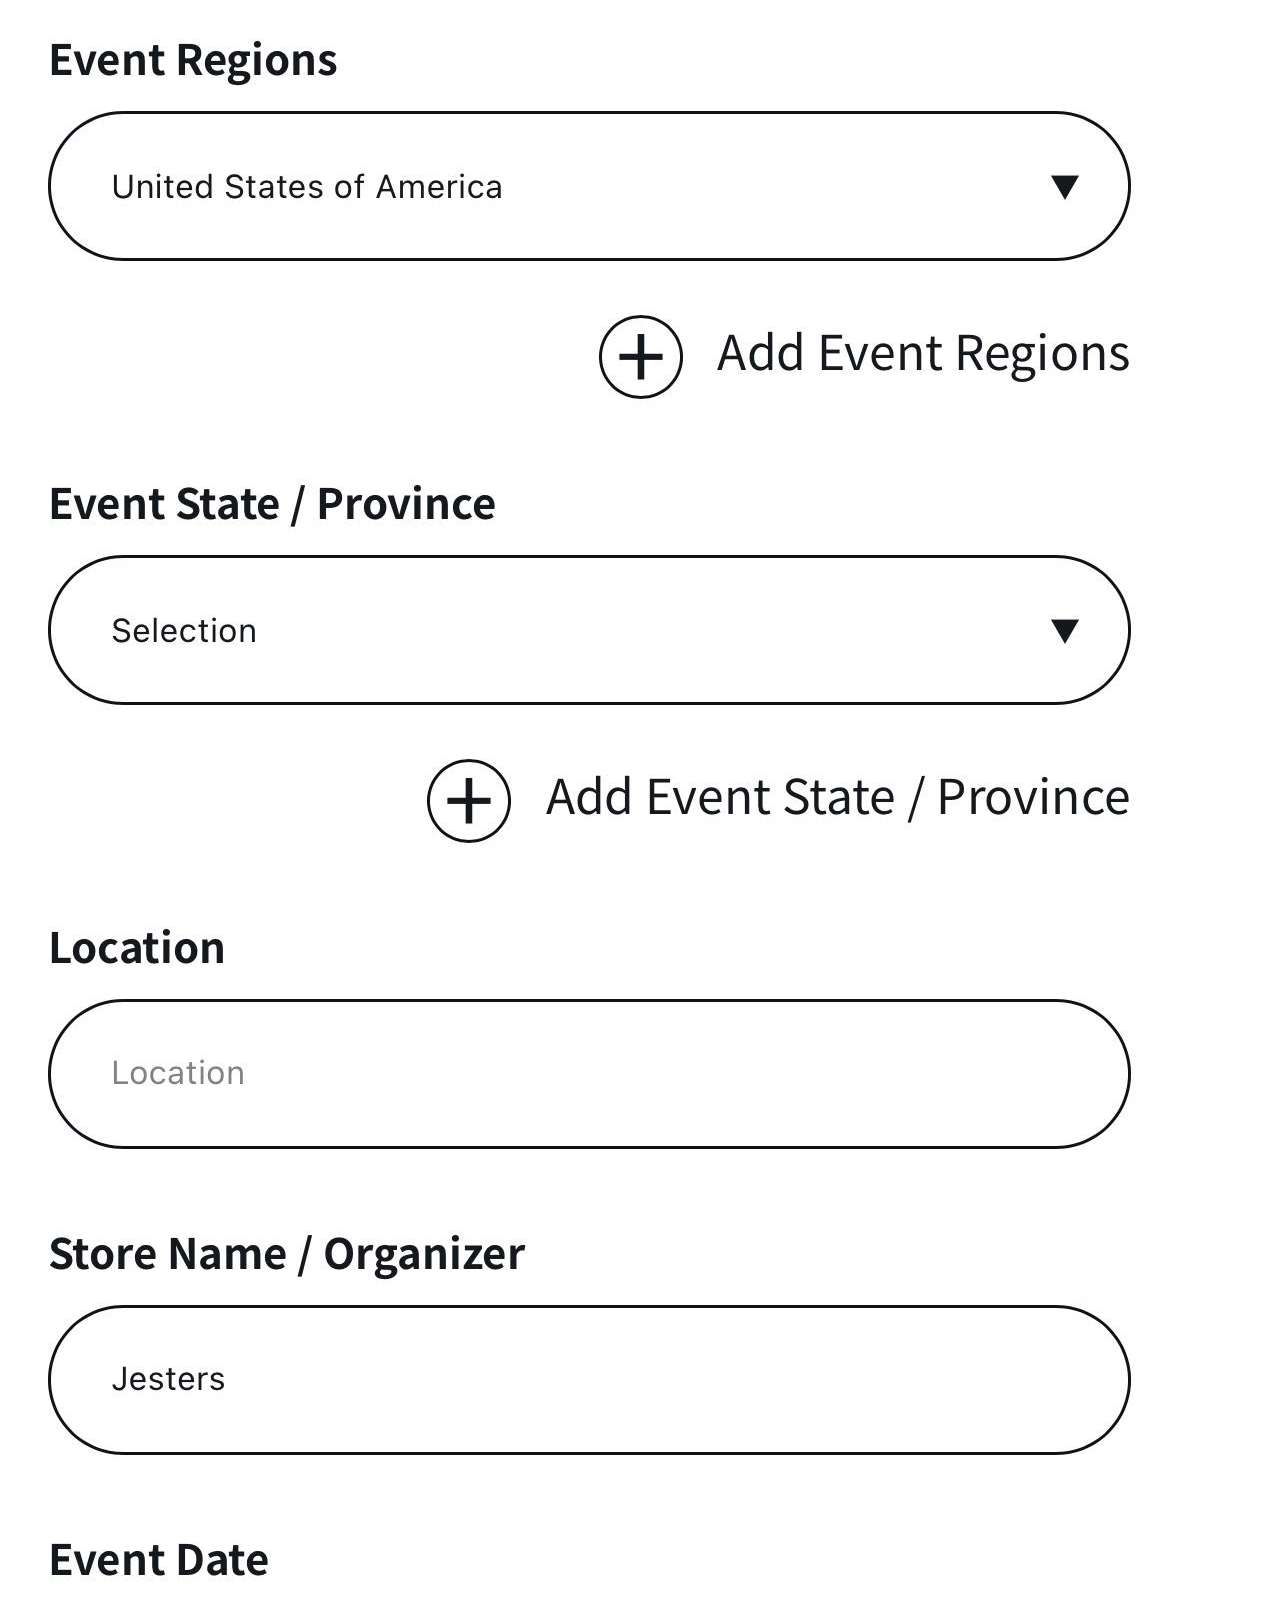
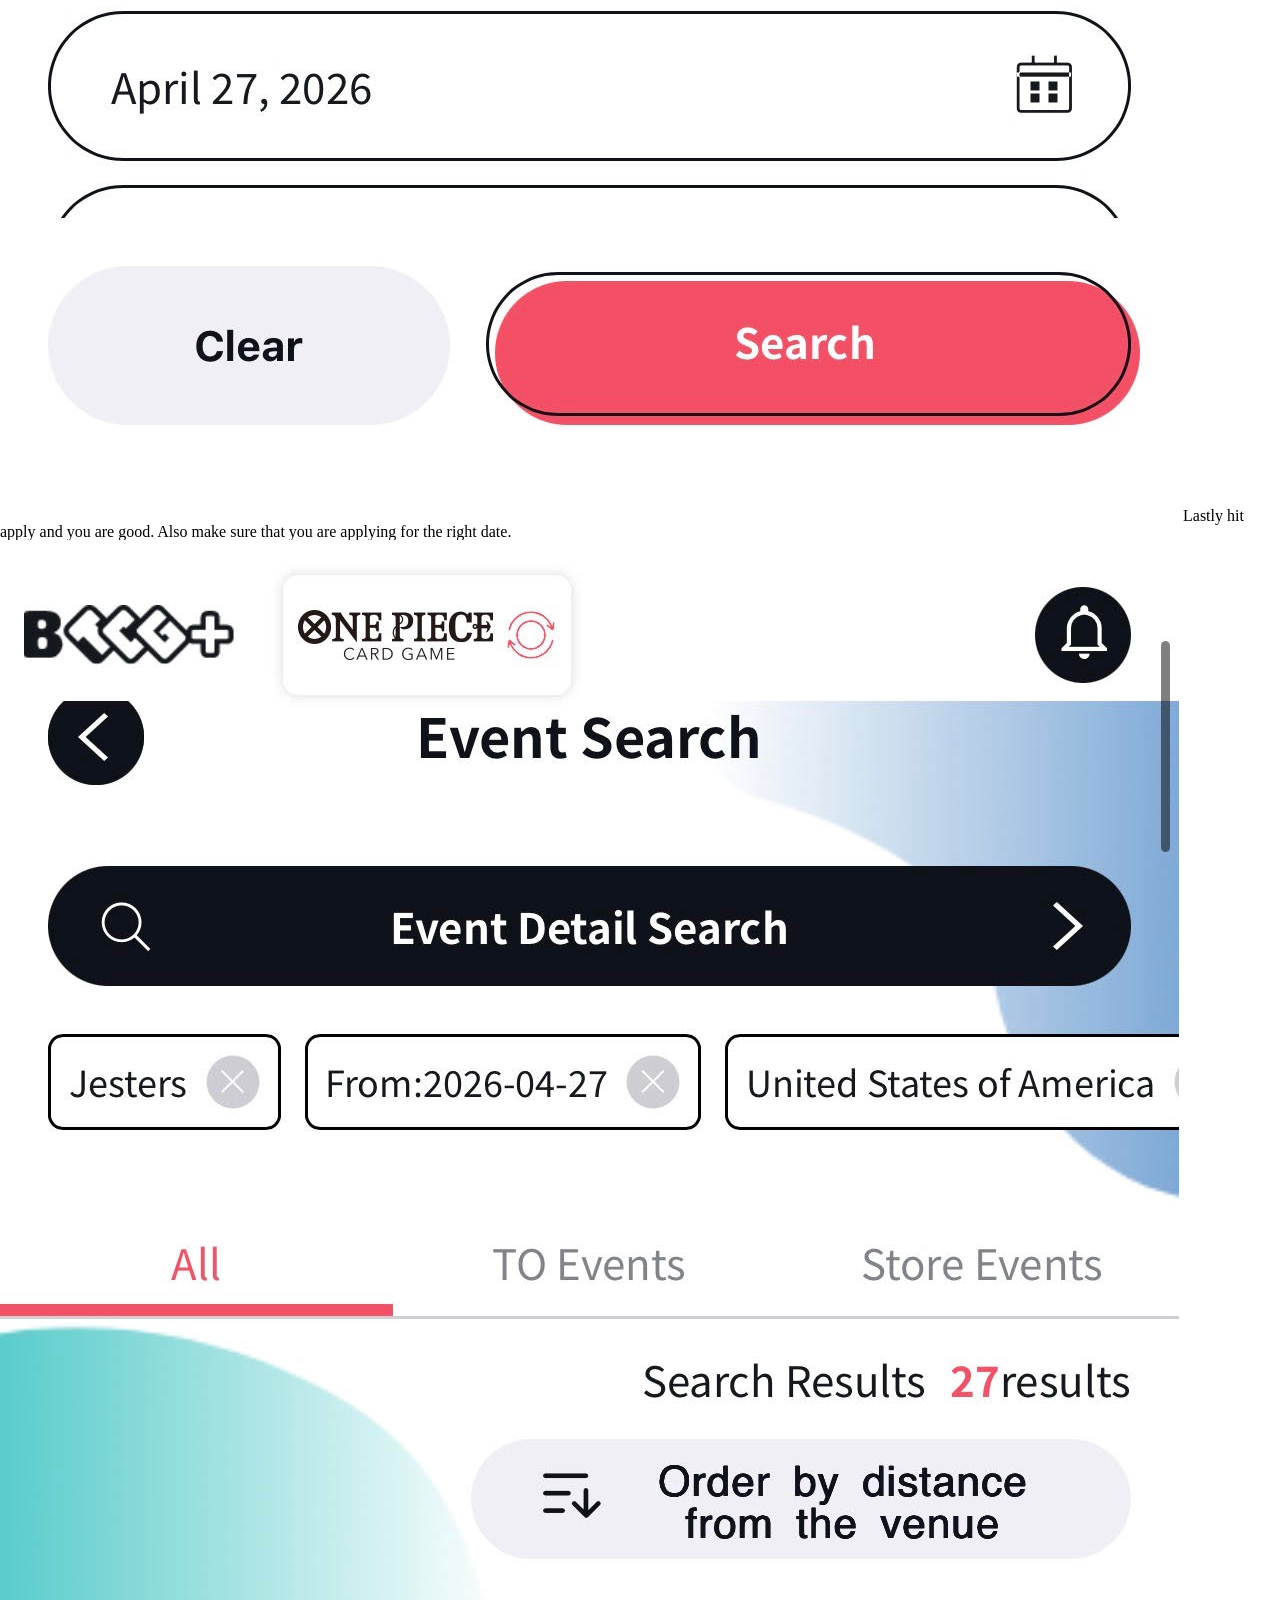
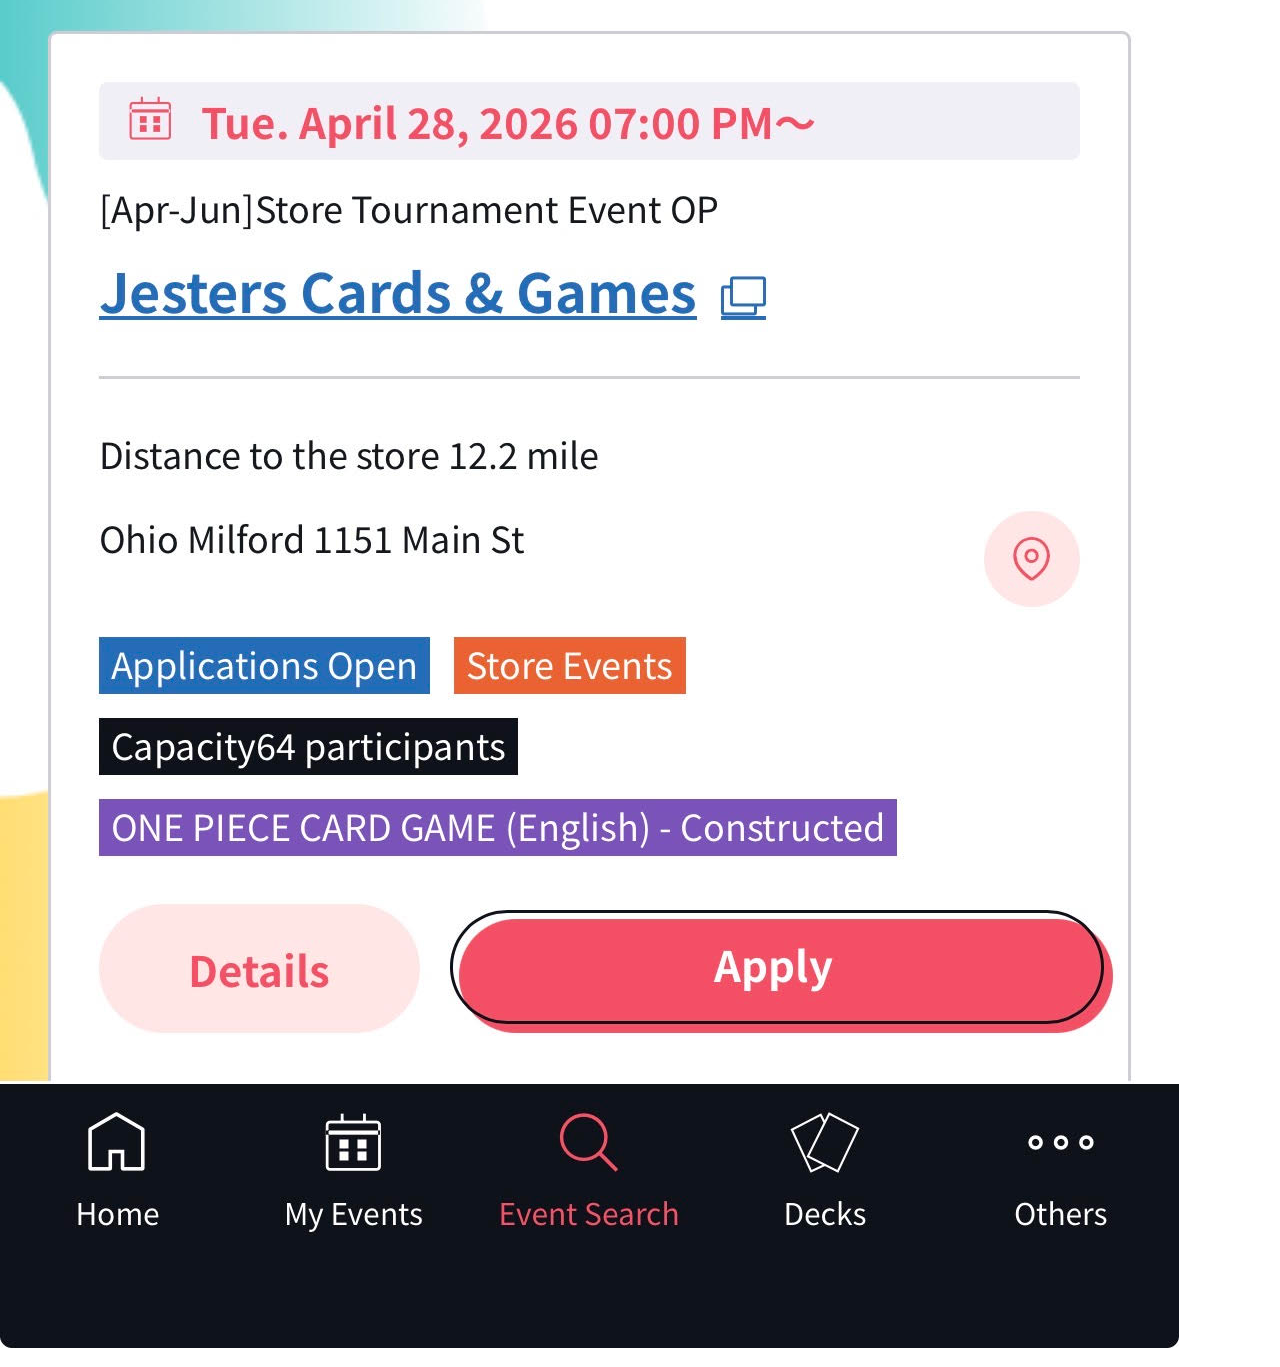
==== commit 276b5d0e: "made look better" ====
--- a/account.html
+++ b/account.html
@@ -5,7 +5,7 @@
   <meta name="viewport" content="width=device-width, initial-scale=1.0">
   <title>Creating an Account</title>
   <link rel="stylesheet" href="reset.css">
-  <link rel="stylesheet" href="Style.css">
+  <link rel="stylesheet" href="style.css">
 </head>
 <body>
   <div class="wrapper">
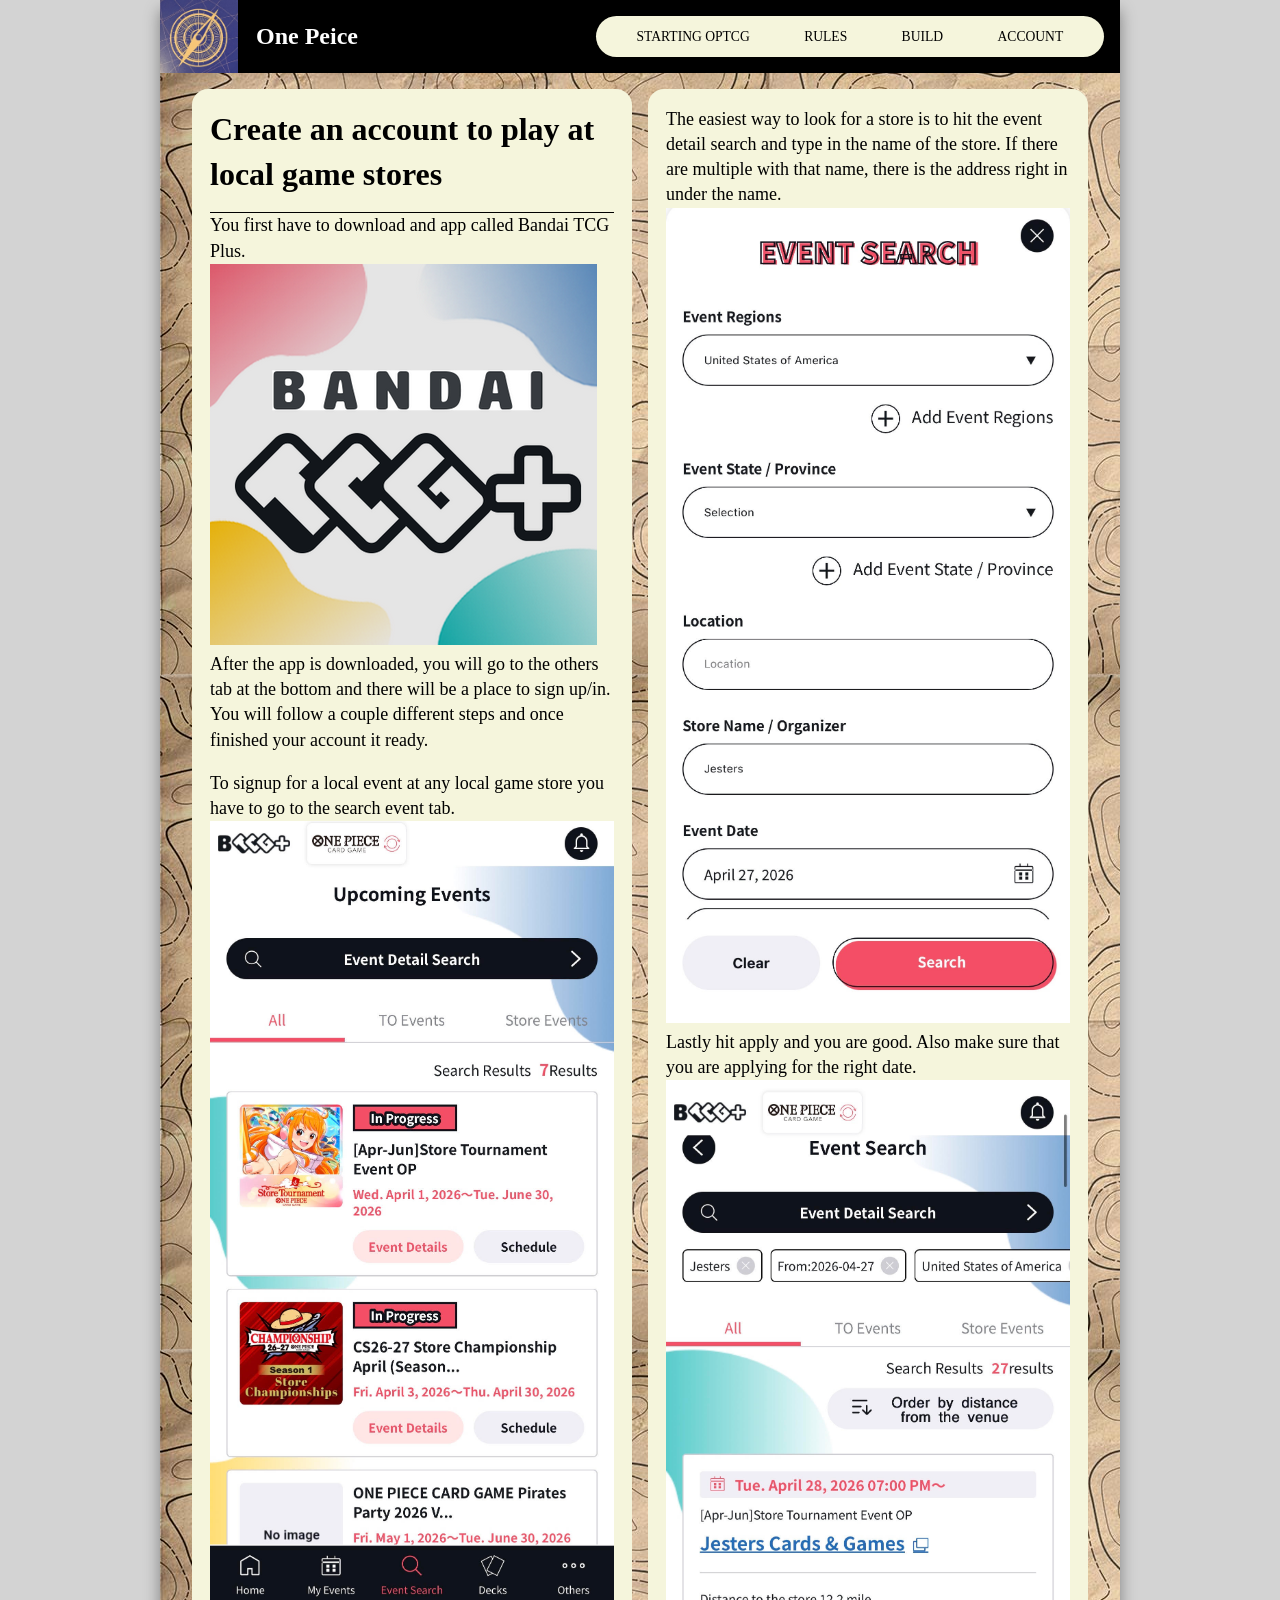
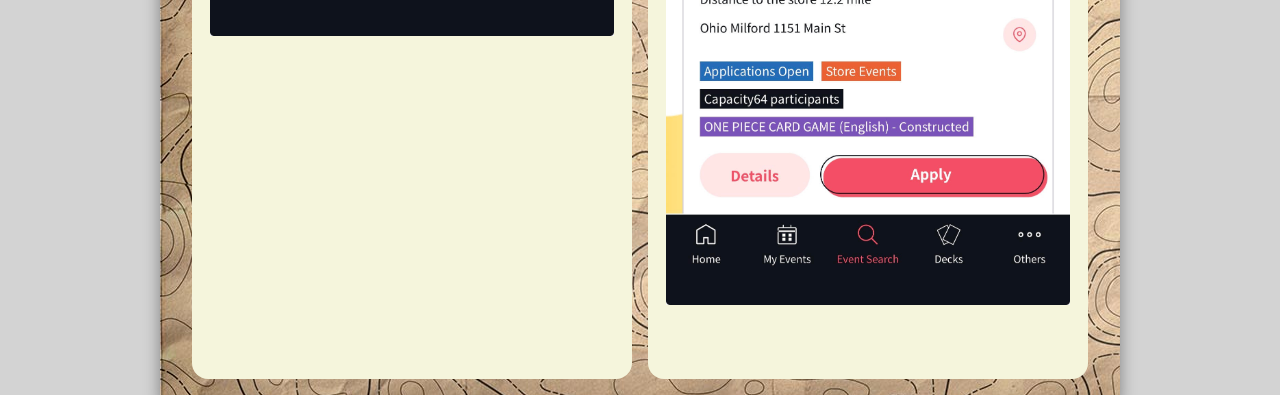
==== commit a39340e7: "Fixed things and added more" ====
--- a/account.html
+++ b/account.html
@@ -9,7 +9,7 @@
 </head>
 <body>
   <div class="wrapper">
-    <header>
+    <header class="background-header">
       <h1>One Peice</h1>
       <nav>
         <ul>
--- a/style.css
+++ b/style.css
@@ -0,0 +1,219 @@
+header {
+  padding: 1em;
+  display: flex;
+  justify-content: space-between;
+  align-items: center;
+}
+nav {
+  background-color: beige;
+  padding: 1em;
+  border-radius: 2em;
+  font-size: 85%;
+}
+nav ul {
+  list-style-type: none;
+  display: flex;
+  align-items: center;
+}
+nav a {
+  padding: .5em 2em;
+  text-transform: uppercase;
+  text-decoration: none;
+  color: black;
+}
+nav a:hover {
+  background-color: orange;
+  border-radius: 2em;
+  color: black;
+}
+
+img {
+  max-width: 100%;
+}
+
+main {
+  max-width: 70rem;
+  margin: 0 auto;
+  font-size: 125%;
+  line-height: 1.4;
+  padding: 1rem;
+}
+
+body {
+  background-color: lightgrey;
+  font-family: 'Times New Roman', Times, serif;
+}
+
+.wrapper {
+  width: 960px;
+  margin-left: auto;
+  margin-right: auto;
+  background-image: url(images/Background\ Top.jpg);
+  border: 1rem;
+  box-shadow: 0px 10px 15px grey;
+}
+
+header {
+  background-color: black;
+  padding: 1rem;
+  background-image: url(images/Background\ by\ One\ Peice.jpg);
+  background-repeat: no-repeat;
+  background-size: contain;
+  background-position: center left;
+}
+
+header h1{
+  color: white;
+  font-size: 150%;
+  margin-left: 5rem;
+}
+
+main {
+  padding: 1rem 2rem;
+  font-size: 125%;
+  line-height: 1.4;
+}
+
+main h2 {
+  font-size: 2rem;
+  border-bottom: 1px solid black;
+  padding-bottom: 1rem;
+}
+
+
+.home-grid {
+  display: grid;
+  grid-template-columns: 3fr 1fr;
+  grid-gap: 2em;
+}
+
+.product {
+  font-size: 90%;
+  background-color: beige;
+  padding: 1em;
+  border-radius: 1rem;
+  background-repeat: no-repeat;
+  background-size: 70%;
+  background-position: 50% 90%;
+  padding-bottom: 2rem;
+}
+
+.news {
+  font-size: 90%;
+  background-color: beige;
+  padding: 1em;
+  border-radius: 1rem;
+  background-repeat: no-repeat;
+  background-size: 70%;
+  background-position: 50% 90%;
+  padding-bottom: 2rem;
+}
+
+.victory-condition {
+  font-size: 90%;
+  background-color: beige;
+  padding: 1em;
+  border-radius: 1rem;
+  background-repeat: no-repeat;
+  background-size: 70%;
+  background-position: 50% 90%;
+  padding-bottom: 3rem;
+}
+
+.what-is-in-a-deck {
+  font-size: 90%;
+  background-color: beige;
+  padding: 1em;
+  border-radius: 1rem;
+  background-repeat: no-repeat;
+  background-size: 70%;
+  background-position: 50% 90%;
+  padding-bottom: 3rem;
+}
+
+.game-flow {
+  font-size: 90%;
+  background-color: beige;
+  padding: 1em;
+  border-radius: 1rem;
+  background-repeat: no-repeat;
+  background-size: 70%;
+  background-position: 50% 90%;
+  padding-bottom: 3rem;
+}
+
+.home-grid {
+    display: grid;
+    grid-template-columns: 1fr 1fr;
+    grid-gap: 1rem;
+}
+
+.game-flow {
+  grid-row: span 2;
+}
+
+.leader {
+  font-size: 90%;
+  background-color: beige;
+  padding: 1em;
+  border-radius: 1rem;
+  background-repeat: no-repeat;
+  background-size: 70%;
+  background-position: 50% 90%;
+  padding-bottom: 3rem;
+}
+
+.character {
+  font-size: 90%;
+  background-color: beige;
+  padding: 1em;
+  border-radius: 1rem;
+  background-repeat: no-repeat;
+  background-size: 70%;
+  background-position: 50% 90%;
+  padding-bottom: 3rem;
+}
+
+.event {
+  font-size: 90%;
+  background-color: beige;
+  padding: 1em;
+  border-radius: 1rem;
+  background-repeat: no-repeat;
+  background-size: 70%;
+  background-position: 50% 90%;
+  padding-bottom: 3rem;
+}
+
+.stage{
+  font-size: 90%;
+  background-color: beige;
+  padding: 1em;
+  border-radius: 1rem;
+  background-repeat: no-repeat;
+  background-size: 70%;
+  background-position: 50% 90%;
+  padding-bottom: 3rem;
+}
+
+.make-account{
+  font-size: 90%;
+  background-color: beige;
+  padding: 1em;
+  border-radius: 1rem;
+  background-repeat: no-repeat;
+  background-size: 70%;
+  background-position: 50% 90%;
+  padding-bottom: 3rem;
+}
+
+.account-app{
+  font-size: 90%;
+  background-color: beige;
+  padding: 1em;
+  border-radius: 1rem;
+  background-repeat: no-repeat;
+  background-size: 70%;
+  background-position: 50% 90%;
+  padding-bottom: 3rem;
+}
